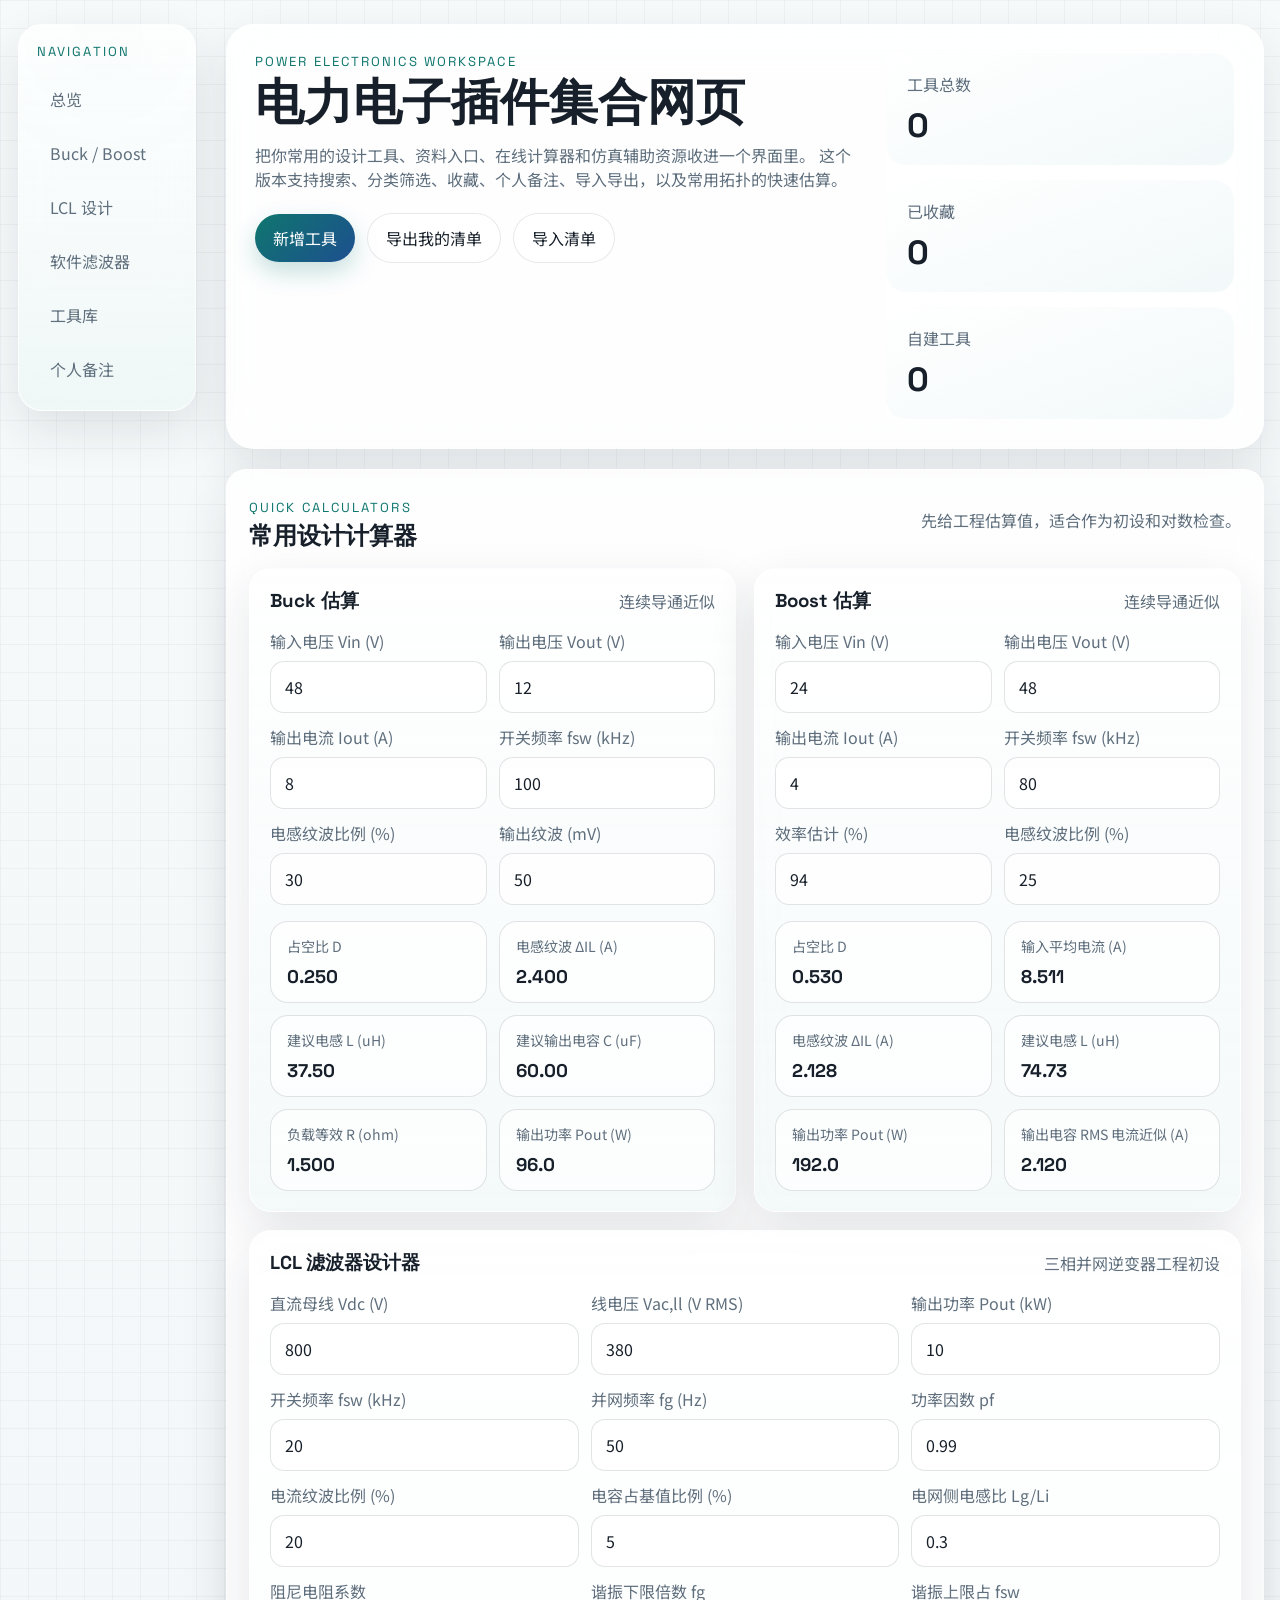
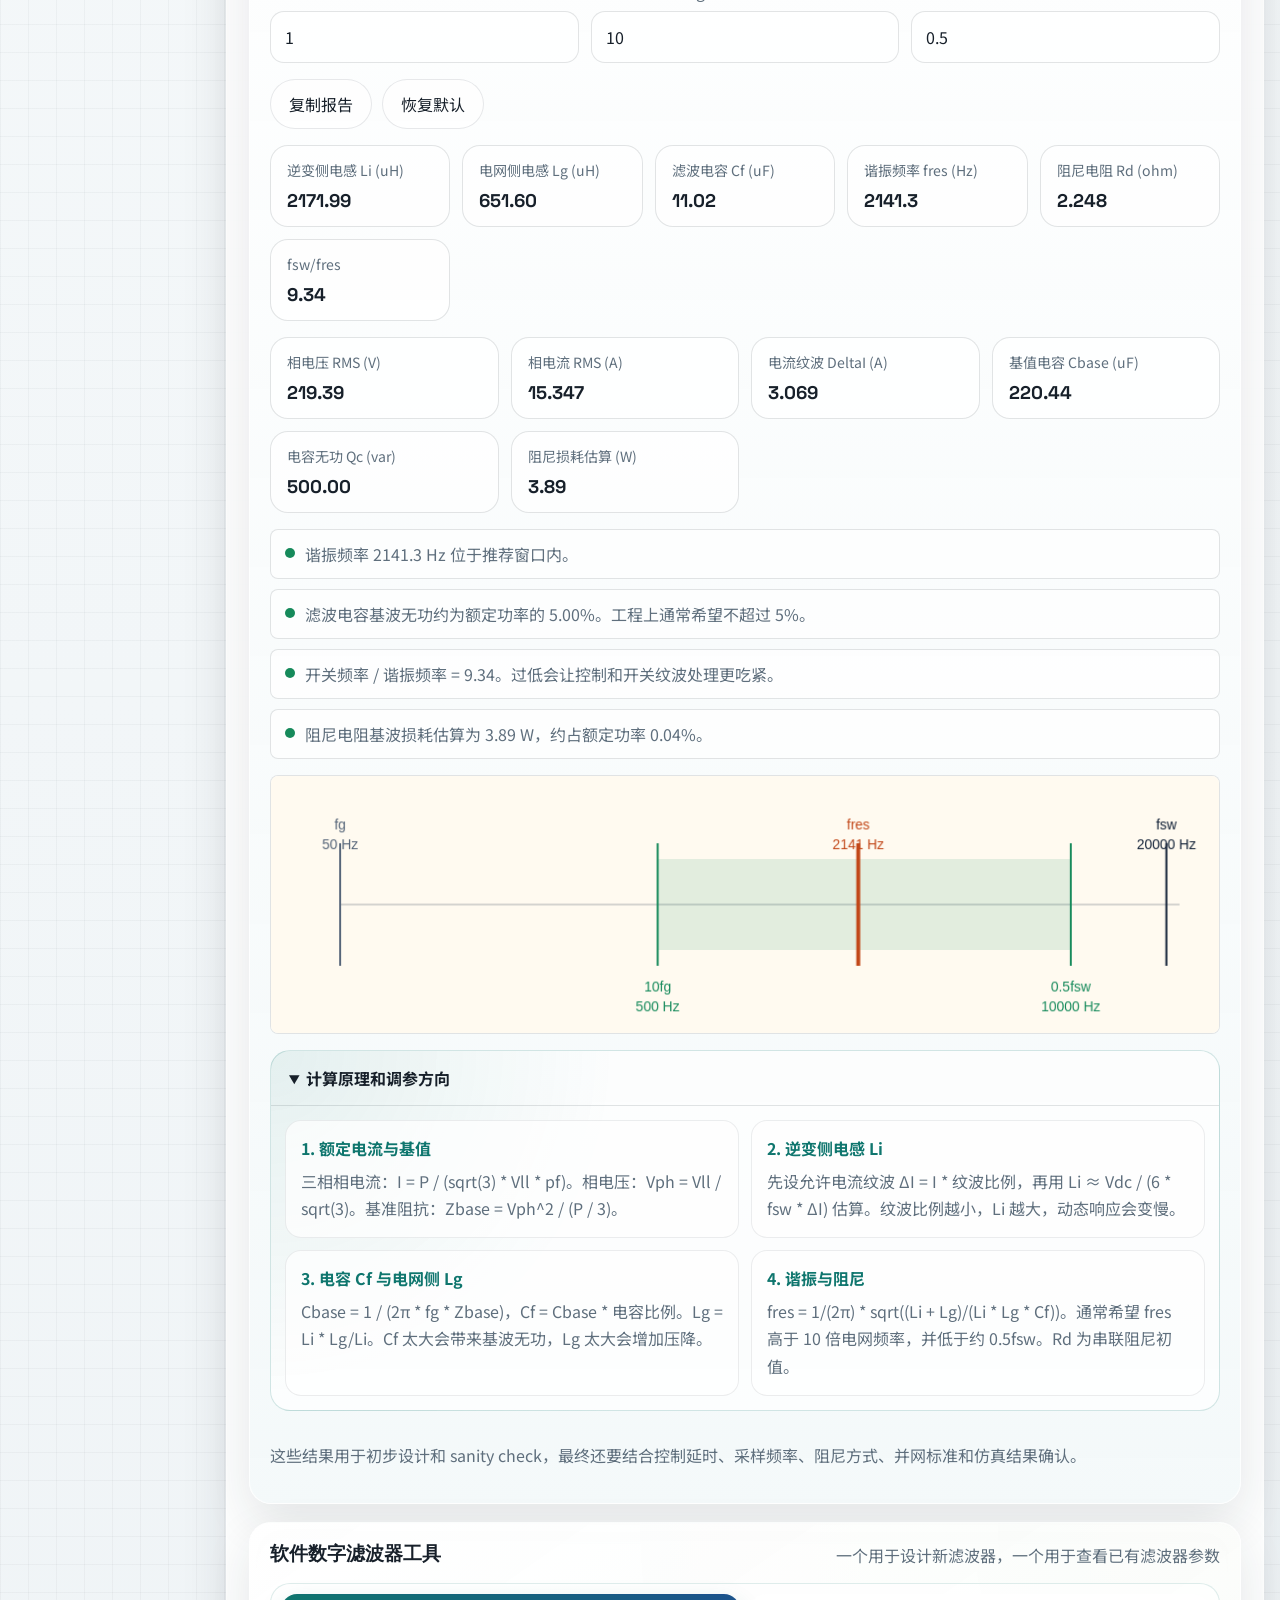
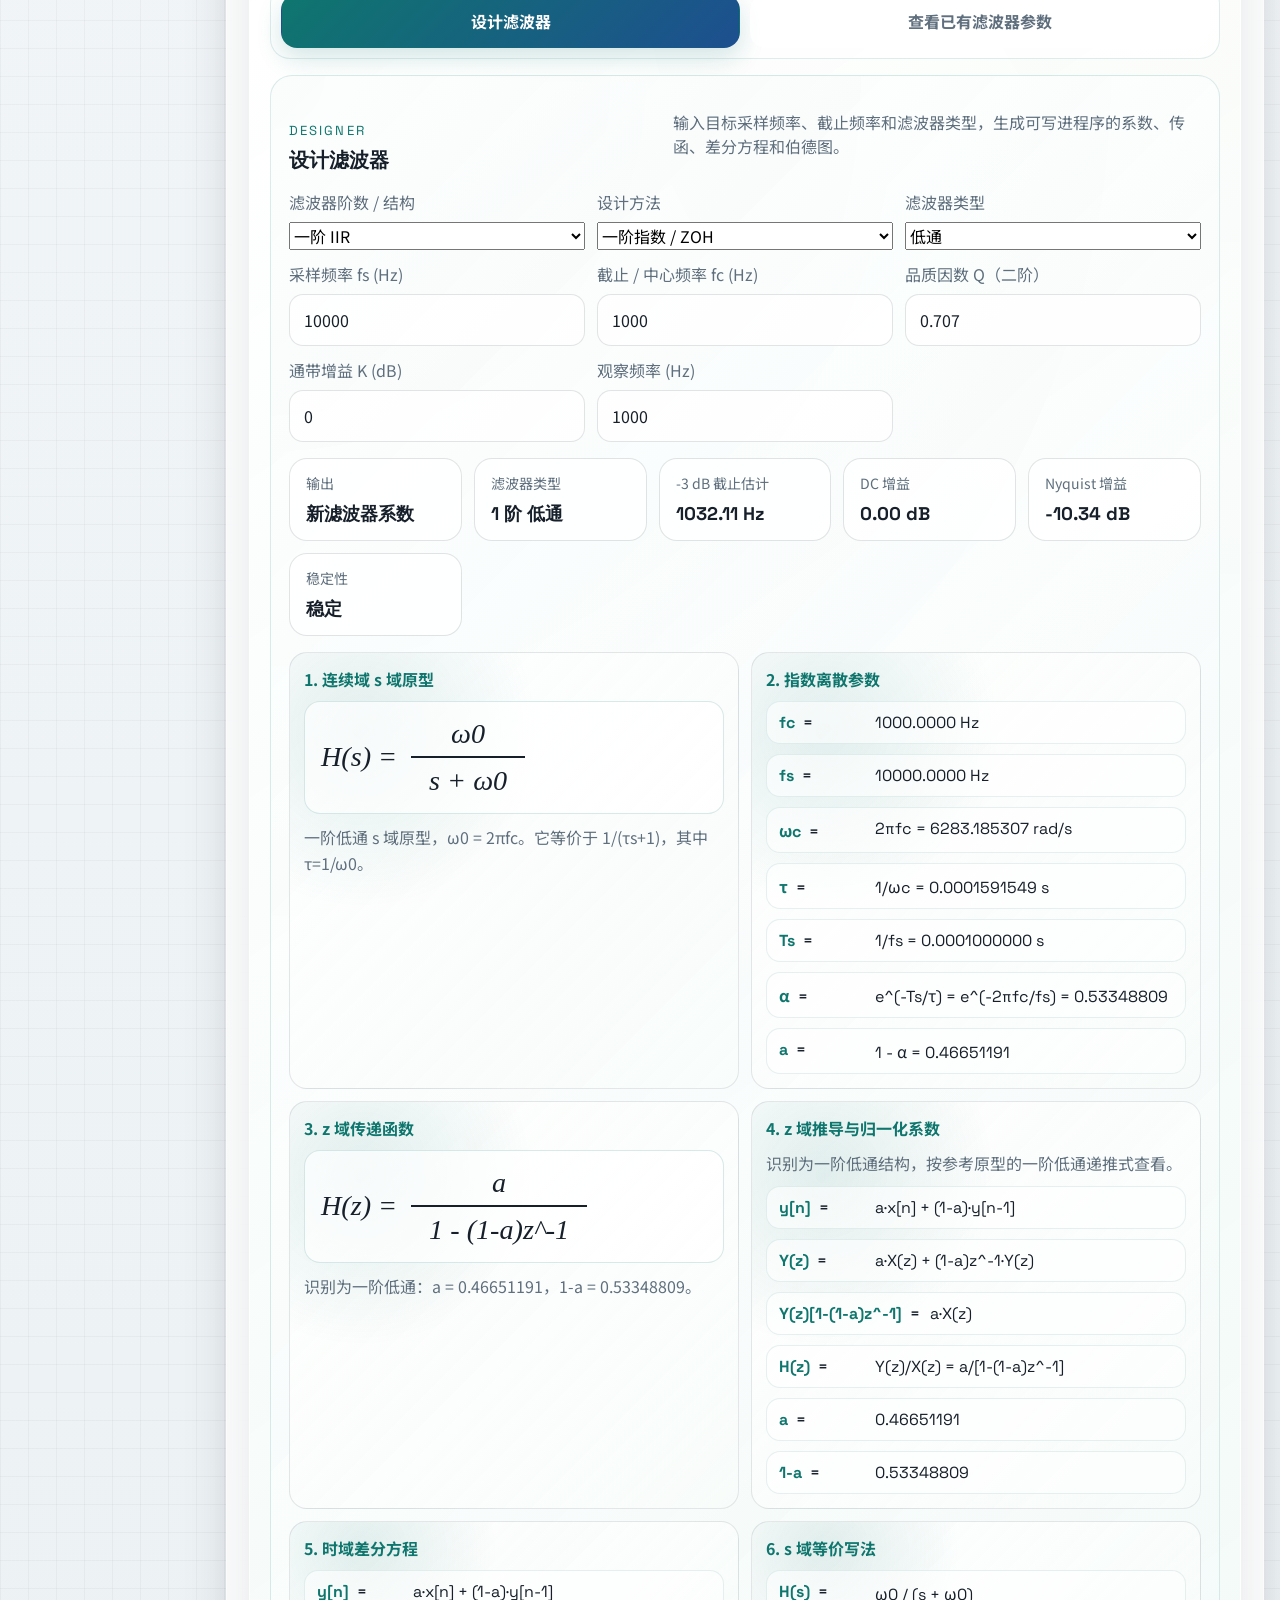
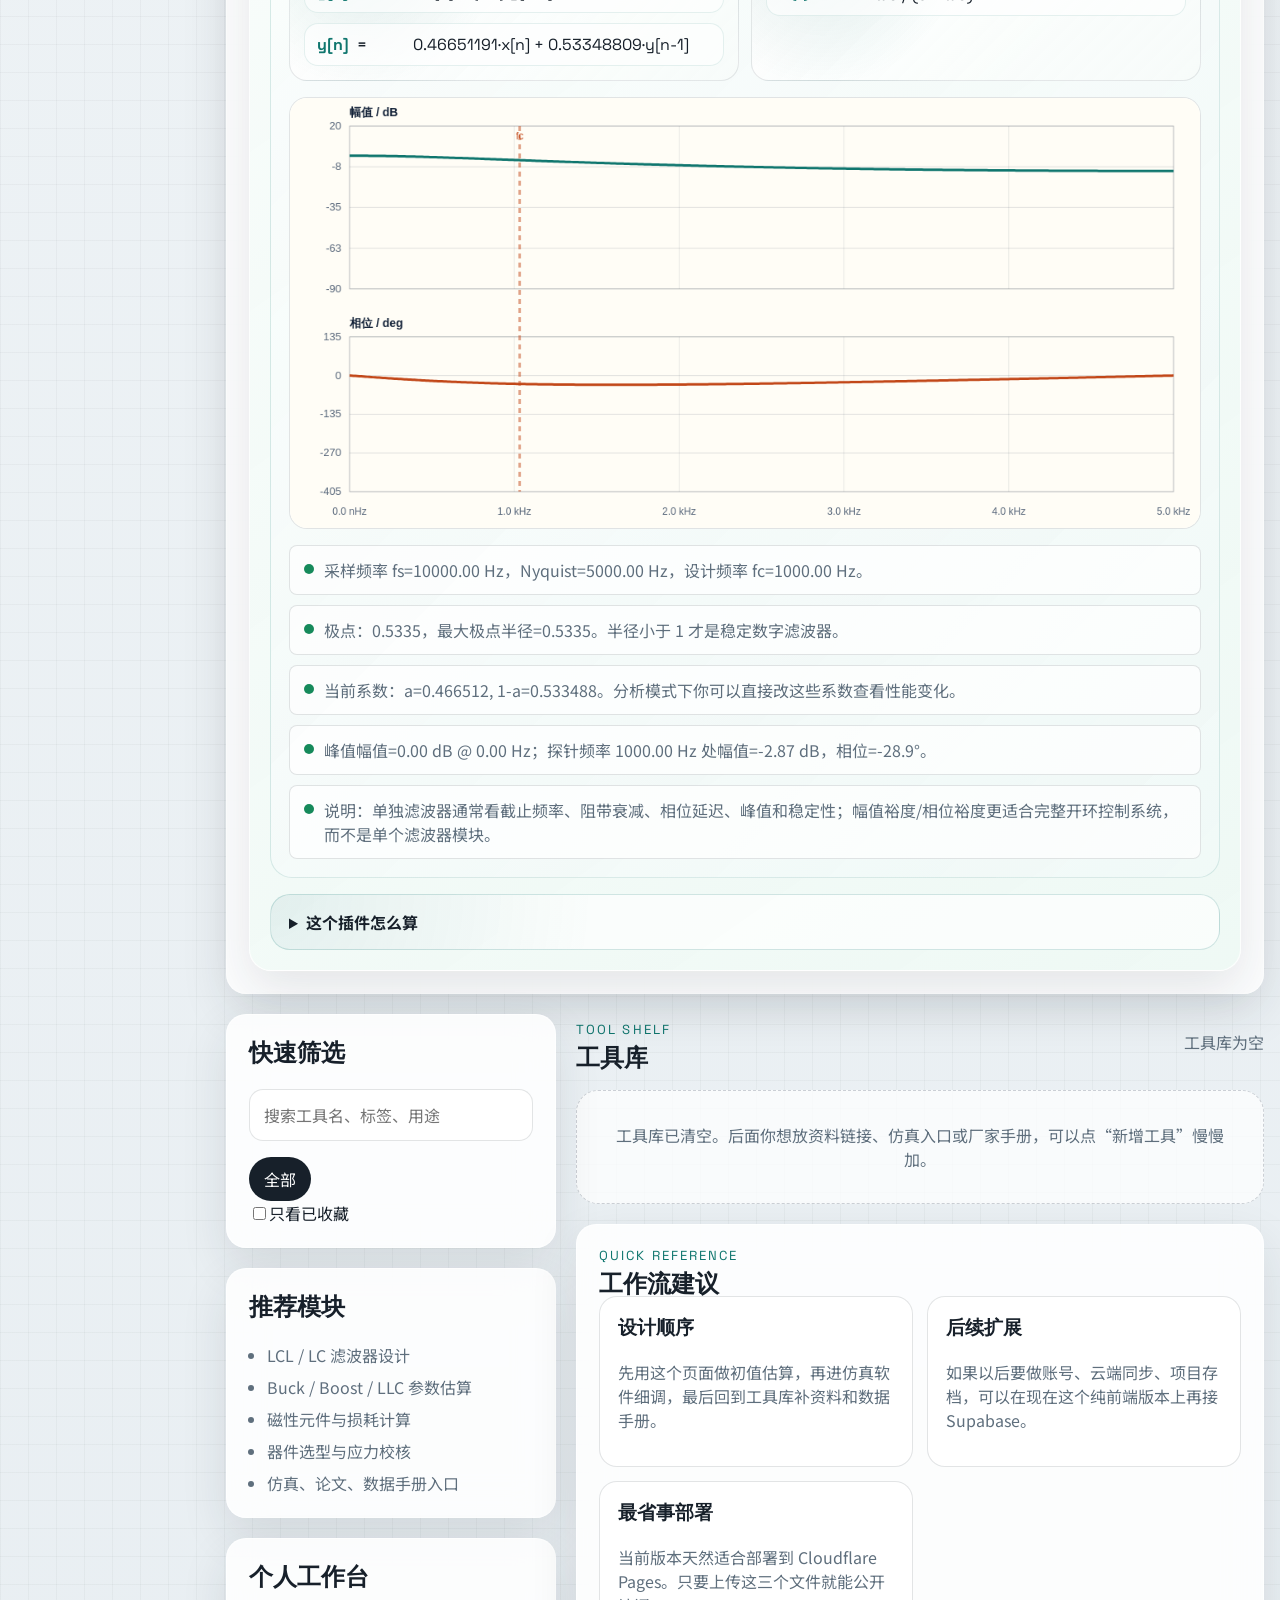
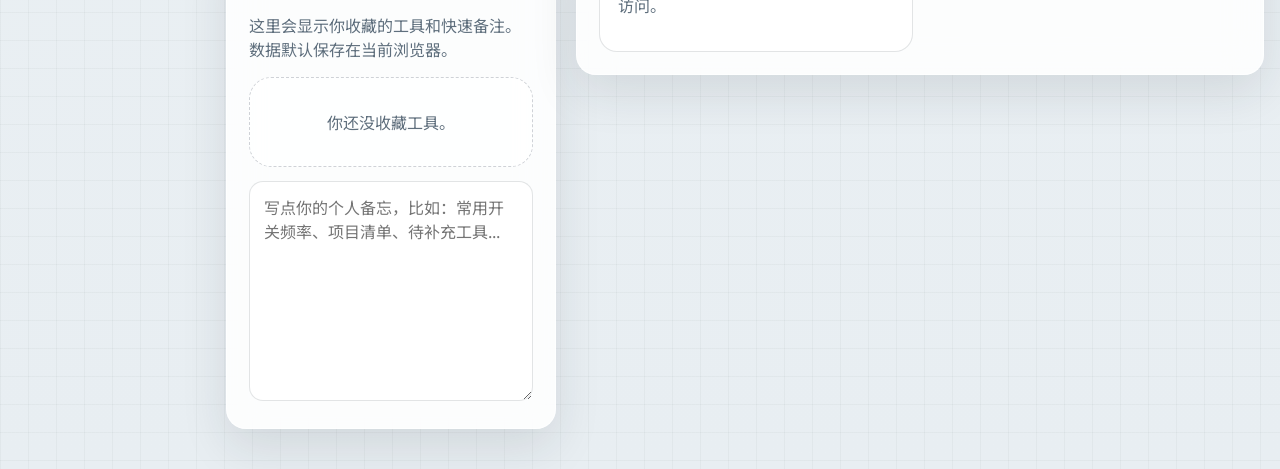
==== index.html @ 0db21ab2 "Show alpha inputs for one pole lowpass" ====
﻿<!DOCTYPE html>
<html lang="zh-CN">
<head>
  <meta charset="UTF-8">
  <meta name="viewport" content="width=device-width, initial-scale=1.0">
  <title>Power Electronics Toolkit</title>
  <meta name="description" content="电力电子个人插件集合网页，支持工具分类、搜索、收藏、备注、导入导出，以及 Buck/Boost/LCL 常用计算器。">
  <link rel="preconnect" href="https://fonts.googleapis.com">
  <link rel="preconnect" href="https://fonts.gstatic.com" crossorigin>
  <link href="https://fonts.googleapis.com/css2?family=Space+Grotesk:wght@400;500;700&family=Noto+Sans+SC:wght@400;500;700&display=swap" rel="stylesheet">
  <link rel="stylesheet" href="./styles.css">
</head>
<body>
  <div class="page-shell">
    <nav class="side-nav" aria-label="页面导航">
      <p class="eyebrow">Navigation</p>
      <a href="#overview">总览</a>
      <a href="#dc-calculators">Buck / Boost</a>
      <a href="#lcl-designer">LCL 设计</a>
      <a href="#filter-designer">软件滤波器</a>
      <a href="#tool-library">工具库</a>
      <a href="#notes">个人备注</a>
    </nav>

    <header id="overview" class="hero">
      <div class="hero-copy">
        <p class="eyebrow">Power Electronics Workspace</p>
        <h1>电力电子插件集合网页</h1>
        <p class="hero-text">
          把你常用的设计工具、资料入口、在线计算器和仿真辅助资源收进一个界面里。
          这个版本支持搜索、分类筛选、收藏、个人备注、导入导出，以及常用拓扑的快速估算。
        </p>
        <div class="hero-actions">
          <button id="open-add-tool" class="primary-btn" type="button">新增工具</button>
          <button id="export-tools" class="ghost-btn" type="button">导出我的清单</button>
          <label class="ghost-btn file-label" for="import-tools">导入清单</label>
          <input id="import-tools" type="file" accept="application/json" hidden>
        </div>
      </div>
      <div class="hero-panel">
        <div class="metric-card"><span>工具总数</span><strong id="metric-total">0</strong></div>
        <div class="metric-card"><span>已收藏</span><strong id="metric-favorites">0</strong></div>
        <div class="metric-card"><span>自建工具</span><strong id="metric-custom">0</strong></div>
      </div>
    </header>

    <section id="dc-calculators" class="panel calculator-hub">
      <div class="section-heading">
        <div>
          <p class="eyebrow">Quick Calculators</p>
          <h2>常用设计计算器</h2>
        </div>
        <p class="results-summary">先给工程估算值，适合作为初设和对数检查。</p>
      </div>

      <div class="calculator-grid">
        <article class="calculator-card">
          <div class="calculator-head"><h3>Buck 估算</h3><span>连续导通近似</span></div>
          <div class="form-grid">
            <label>输入电压 Vin (V)<input id="buck-vin" type="number" value="48" step="0.1"></label>
            <label>输出电压 Vout (V)<input id="buck-vout" type="number" value="12" step="0.1"></label>
            <label>输出电流 Iout (A)<input id="buck-iout" type="number" value="8" step="0.1"></label>
            <label>开关频率 fsw (kHz)<input id="buck-fsw" type="number" value="100" step="1"></label>
            <label>电感纹波比例 (%)<input id="buck-ripple-current" type="number" value="30" step="1"></label>
            <label>输出纹波 (mV)<input id="buck-ripple-voltage" type="number" value="50" step="1"></label>
          </div>
          <div id="buck-results" class="result-grid"></div>
        </article>

        <article class="calculator-card">
          <div class="calculator-head"><h3>Boost 估算</h3><span>连续导通近似</span></div>
          <div class="form-grid">
            <label>输入电压 Vin (V)<input id="boost-vin" type="number" value="24" step="0.1"></label>
            <label>输出电压 Vout (V)<input id="boost-vout" type="number" value="48" step="0.1"></label>
            <label>输出电流 Iout (A)<input id="boost-iout" type="number" value="4" step="0.1"></label>
            <label>开关频率 fsw (kHz)<input id="boost-fsw" type="number" value="80" step="1"></label>
            <label>效率估计 (%)<input id="boost-efficiency" type="number" value="94" step="1"></label>
            <label>电感纹波比例 (%)<input id="boost-ripple-current" type="number" value="25" step="1"></label>
          </div>
          <div id="boost-results" class="result-grid"></div>
        </article>
        <article id="lcl-designer" class="calculator-card wide lcl-designer">
          <div class="calculator-head">
            <h3>LCL 滤波器设计器</h3>
            <span>三相并网逆变器工程初设</span>
          </div>
          <div class="form-grid three-up">
            <label>直流母线 Vdc (V)<input class="lcl-enhanced-input" id="lcl-vdc" type="number" value="800" step="1"></label>
            <label>线电压 Vac,ll (V RMS)<input class="lcl-enhanced-input" id="lcl-vll" type="number" value="380" step="1"></label>
            <label>输出功率 Pout (kW)<input class="lcl-enhanced-input" id="lcl-power" type="number" value="10" step="0.1"></label>
            <label>开关频率 fsw (kHz)<input class="lcl-enhanced-input" id="lcl-fsw" type="number" value="20" step="1"></label>
            <label>并网频率 fg (Hz)<input class="lcl-enhanced-input" id="lcl-grid-frequency" type="number" value="50" step="1"></label>
            <label>功率因数 pf<input class="lcl-enhanced-input" id="lcl-pf" type="number" value="0.99" step="0.01" min="0.1" max="1"></label>
            <label>电流纹波比例 (%)<input class="lcl-enhanced-input" id="lcl-ripple-current" type="number" value="20" step="1"></label>
            <label>电容占基值比例 (%)<input class="lcl-enhanced-input" id="lcl-cap-ratio" type="number" value="5" step="0.5"></label>
            <label>电网侧电感比 Lg/Li<input class="lcl-enhanced-input" id="lcl-grid-ratio" type="number" value="0.3" step="0.05"></label>
            <label>阻尼电阻系数<input class="lcl-enhanced-input" id="lcl-damping-factor" type="number" value="1" step="0.1"></label>
            <label>谐振下限倍数 fg<input class="lcl-enhanced-input" id="lcl-min-resonance-multiple" type="number" value="10" step="1"></label>
            <label>谐振上限占 fsw<input class="lcl-enhanced-input" id="lcl-max-resonance-ratio" type="number" value="0.5" step="0.05"></label>
          </div>
          <div class="lcl-toolbar">
            <button id="lcl-copy-report" class="ghost-btn" type="button">复制报告</button>
            <button id="lcl-reset" class="ghost-btn" type="button">恢复默认</button>
          </div>
          <div id="lcl-results" class="result-grid"></div>
          <div id="lcl-secondary-results" class="result-grid compact-results"></div>
          <div id="lcl-checks" class="check-list"></div>
          <canvas id="lcl-chart" class="lcl-chart" width="960" height="260"></canvas>
          <details class="theory-box" open>
            <summary>计算原理和调参方向</summary>
            <div class="theory-grid">
              <article>
                <h4>1. 额定电流与基值</h4>
                <p>三相相电流：I = P / (sqrt(3) * Vll * pf)。相电压：Vph = Vll / sqrt(3)。基准阻抗：Zbase = Vph^2 / (P / 3)。</p>
              </article>
              <article>
                <h4>2. 逆变侧电感 Li</h4>
                <p>先设允许电流纹波 ΔI = I * 纹波比例，再用 Li ≈ Vdc / (6 * fsw * ΔI) 估算。纹波比例越小，Li 越大，动态响应会变慢。</p>
              </article>
              <article>
                <h4>3. 电容 Cf 与电网侧 Lg</h4>
                <p>Cbase = 1 / (2π * fg * Zbase)，Cf = Cbase * 电容比例。Lg = Li * Lg/Li。Cf 太大会带来基波无功，Lg 太大会增加压降。</p>
              </article>
              <article>
                <h4>4. 谐振与阻尼</h4>
                <p>fres = 1/(2π) * sqrt((Li + Lg)/(Li * Lg * Cf))。通常希望 fres 高于 10 倍电网频率，并低于约 0.5fsw。Rd 为串联阻尼初值。</p>
              </article>
            </div>
          </details>
          <p class="panel-note">这些结果用于初步设计和 sanity check，最终还要结合控制延时、采样频率、阻尼方式、并网标准和仿真结果确认。</p>
        </article>

        <article id="filter-designer" class="calculator-card wide filter-designer">
          <div class="calculator-head">
            <h3>软件数字滤波器工具</h3>
            <span>一个用于设计新滤波器，一个用于查看已有滤波器参数</span>
          </div>
          <div class="filter-tool-switch" role="tablist" aria-label="滤波器工具选择">
            <button id="show-filter-design" class="filter-tool-tab active" type="button" aria-controls="filter-design-tool" aria-selected="true">设计滤波器</button>
            <button id="show-filter-analyze" class="filter-tool-tab" type="button" aria-controls="filter-analyze-tool" aria-selected="false">查看已有滤波器参数</button>
          </div>
          <div class="filter-workbench">
            <section id="filter-design-tool" class="filter-subtool">
              <div class="subtool-head">
                <div>
                  <p class="eyebrow">Designer</p>
                  <h4>设计滤波器</h4>
                </div>
                <p class="panel-note">输入目标采样频率、截止频率和滤波器类型，生成可写进程序的系数、传函、差分方程和伯德图。</p>
              </div>
              <div class="form-grid three-up">
                <label>滤波器阶数 / 结构
                  <select id="filter-design-order">
                    <option value="1">一阶 IIR</option>
                    <option value="2">二阶 Biquad</option>
                  </select>
                </label>
                <label>设计方法
                  <select id="filter-design-method">
                    <option value="matched">一阶指数 / ZOH</option>
                    <option value="tustin">Tustin 双线性变换</option>
                  </select>
                </label>
                <label>滤波器类型
                  <select id="filter-design-type">
                    <option value="lowpass">低通</option>
                    <option value="highpass">高通</option>
                    <option value="bandpass">带通（二阶）</option>
                    <option value="notch">陷波（二阶）</option>
                  </select>
                </label>
                <label>采样频率 fs (Hz)<input id="filter-design-sample-rate" type="number" value="10000" step="1"></label>
                <label>截止 / 中心频率 fc (Hz)<input id="filter-design-frequency" type="number" value="1000" step="1"></label>
                <label>品质因数 Q（二阶）<input id="filter-design-q" type="number" value="0.707" step="0.01"></label>
                <label>通带增益 K (dB)<input id="filter-design-gain-db" type="number" value="0" step="0.5"></label>
                <label>观察频率 (Hz)<input id="filter-design-probe-frequency" type="number" value="1000" step="1"></label>
              </div>
              <div id="filter-design-results" class="result-grid"></div>
              <div id="filter-design-derivation" class="derivation-panel"></div>
              <canvas id="filter-design-bode-chart" class="bode-chart" width="1100" height="520"></canvas>
              <div id="filter-design-checks" class="check-list"></div>
            </section>

            <section id="filter-analyze-tool" class="filter-subtool hidden">
              <div class="subtool-head">
                <div>
                  <p class="eyebrow">Inspector</p>
                  <h4>查看已有滤波器参数</h4>
                </div>
                <p class="panel-note">把 MCU/DSP 代码里的系数填进来，工具会查看它对应的传函、稳定性、截止点、幅相和极点。</p>
              </div>
              <div class="form-grid three-up">
                <label>已有滤波器结构
                  <select id="filter-analyze-order">
                    <option value="1">一阶 IIR</option>
                    <option value="2" selected>二阶 Biquad</option>
                  </select>
                </label>
                <label>估计类型
                  <select id="filter-analyze-type">
                    <option value="lowpass">低通 / 默认</option>
                    <option value="highpass">高通</option>
                    <option value="bandpass">带通</option>
                    <option value="notch">陷波</option>
                  </select>
                </label>
                <label>采样频率 fs (Hz)<input id="filter-analyze-sample-rate" type="number" value="10000" step="1"></label>
                <label>探针频率 (Hz)<input id="filter-analyze-probe-frequency" type="number" value="1000" step="1"></label>
              </div>
              <div class="coefficient-panel">
                <p id="filter-analyze-equation-note" class="panel-note">查看模式不设计新系数，只按你输入的 z 域系数分析已有滤波器。</p>
                <div class="form-grid three-up">
                  <label><span id="filter-analyze-b0-label">b0</span><input id="filter-analyze-b0" type="number" value="0.06745228" step="0.000001"></label>
                  <label id="filter-analyze-b1-wrap"><span id="filter-analyze-b1-label">b1</span><input id="filter-analyze-b1" type="number" value="0.13490457" step="0.000001"></label>
                  <label class="analyze-second-order-coeff">b2<input id="filter-analyze-b2" type="number" value="0.06745228" step="0.000001"></label>
                  <label><span id="filter-analyze-a1-label">a1 / 反馈项</span><input id="filter-analyze-a1" type="number" value="-1.14292982" step="0.000001"></label>
                  <label class="analyze-second-order-coeff">a2<input id="filter-analyze-a2" type="number" value="0.41273895" step="0.000001"></label>
                </div>
              </div>
              <div id="filter-analyze-results" class="result-grid"></div>
              <div id="filter-analyze-derivation" class="derivation-panel"></div>
              <canvas id="filter-analyze-bode-chart" class="bode-chart" width="1100" height="520"></canvas>
              <div id="filter-analyze-checks" class="check-list"></div>
            </section>
          </div>
          <details class="theory-box">
            <summary>这个插件怎么算</summary>
            <div class="theory-grid">
              <article>
                <h4>设计滤波器</h4>
                <p>一阶低通先按 s 域原型 H(s)=1/(τs+1) 理解，其中 τ=1/ωc；看频响时再代入 s=jω。指数离散后得到 y[n]=a*x[n]+(1-a)*y[n-1]，其中 a=1-exp(-2πfc/fs)。也可以切换到 Tustin 双线性变换。</p>
              </article>
              <article>
                <h4>查看已有滤波器</h4>
                <p>一阶系数按 H(z)=(b0+b1z^-1)/(1-a1z^-1) 分析；二阶系数按 H(z)=B(z)/(1+a1z^-1+a2z^-2) 分析。工具会计算幅频、相频、-3 dB 截止点、峰值、探针频率幅相和稳定性。</p>
              </article>
              <article>
                <h4>为什么不是裕度优先</h4>
                <p>单独的数字滤波器通常更关心截止频率、通带增益、阻带衰减、相位延迟和极点稳定性。幅值裕度/相位裕度更适合完整开环控制系统。</p>
              </article>
              <article>
                <h4>使用边界</h4>
                <p>fc 必须小于 fs/2。真实 MCU/DSP 里还要考虑定点量化、溢出、执行周期、ADC 噪声和实际采样抖动。</p>
              </article>
            </div>
          </details>
        </article>
      </div>
    </section>

    <main class="layout-grid">
      <aside class="sidebar">
        <section class="panel">
          <h2>快速筛选</h2>
          <div class="search-box"><input id="search-input" type="search" placeholder="搜索工具名、标签、用途"></div>
          <div id="category-filters" class="filter-group"></div>
          <div class="toggle-line"><label><input id="favorites-only" type="checkbox">只看已收藏</label></div>
        </section>

        <section class="panel">
          <h2>推荐模块</h2>
          <ul class="mini-list">
            <li>LCL / LC 滤波器设计</li>
            <li>Buck / Boost / LLC 参数估算</li>
            <li>磁性元件与损耗计算</li>
            <li>器件选型与应力校核</li>
            <li>仿真、论文、数据手册入口</li>
          </ul>
        </section>

        <section id="notes" class="panel sticky-panel">
          <h2>个人工作台</h2>
          <p class="panel-note">这里会显示你收藏的工具和快速备注。数据默认保存在当前浏览器。</p>
          <div id="favorites-board" class="favorites-board"></div>
          <textarea id="global-notes" rows="8" placeholder="写点你的个人备忘，比如：常用开关频率、项目清单、待补充工具... "></textarea>
        </section>
      </aside>

      <section id="tool-library" class="content-area">
        <div class="section-heading">
          <div>
            <p class="eyebrow">Tool Shelf</p>
            <h2>工具库</h2>
          </div>
          <p id="results-summary" class="results-summary"></p>
        </div>

        <div id="tool-grid" class="tool-grid"></div>

        <section class="panel formula-panel">
          <div class="section-heading compact">
            <div>
              <p class="eyebrow">Quick Reference</p>
              <h2>工作流建议</h2>
            </div>
          </div>
          <div class="reference-grid">
            <article><h3>设计顺序</h3><p>先用这个页面做初值估算，再进仿真软件细调，最后回到工具库补资料和数据手册。</p></article>
            <article><h3>后续扩展</h3><p>如果以后要做账号、云端同步、项目存档，可以在现在这个纯前端版本上再接 Supabase。</p></article>
            <article><h3>最省事部署</h3><p>当前版本天然适合部署到 Cloudflare Pages。只要上传这三个文件就能公开访问。</p></article>
          </div>
        </section>
      </section>
    </main>
  </div>

  <dialog id="tool-dialog" class="tool-dialog">
    <form id="tool-form" class="tool-form" method="dialog">
      <div class="dialog-header">
        <div><p class="eyebrow">Custom Tool</p><h2>新增个人工具</h2></div>
        <button id="close-dialog" class="icon-btn" type="button" aria-label="关闭">×</button>
      </div>
      <label>工具名称<input name="title" type="text" required placeholder="例如：LCL滤波器设计"></label>
      <label>链接地址<input name="url" type="url" required placeholder="https://"></label>
      <label>分类<select name="category" required><option value="滤波器">滤波器</option><option value="拓扑设计">拓扑设计</option><option value="磁性器件">磁性器件</option><option value="器件选型">器件选型</option><option value="仿真资料">仿真资料</option><option value="论文手册">论文手册</option><option value="通用工具">通用工具</option></select></label>
      <label>标签<input name="tags" type="text" placeholder="用逗号分隔，例如：LCL, 并网, 谐振"></label>
      <label>简介<textarea name="description" rows="4" placeholder="写一下这个工具是干什么的"></textarea></label>
      <div class="dialog-actions"><button class="ghost-btn" type="button" id="cancel-dialog">取消</button><button class="primary-btn" type="submit">保存工具</button></div>
    </form>
  </dialog>

  <template id="tool-card-template">
    <article class="tool-card">
      <div class="card-top"><span class="card-category"></span><button class="favorite-btn" type="button" aria-label="收藏工具">☆</button></div>
      <h3 class="card-title"></h3>
      <p class="card-description"></p>
      <div class="tag-row"></div>
      <textarea class="card-note" rows="3" placeholder="写点你的使用备注"></textarea>
      <div class="card-actions"><a class="primary-link" target="_blank" rel="noreferrer">打开工具</a><button class="delete-btn" type="button">删除</button></div>
    </article>
  </template>

  <script src="./app.js"></script>
</body>
</html>
---- styles.css ----
﻿:root {
  --bg: #eef2f5;
  --paper: rgba(255, 255, 255, 0.86);
  --paper-strong: #ffffff;
  --ink: #17202a;
  --muted: #5f6f7d;
  --accent: #0f766e;
  --accent-soft: #d9f0ed;
  --line: rgba(23, 32, 42, 0.12);
  --shadow: 0 18px 48px rgba(23, 32, 42, 0.11);
  --radius-xl: 28px;
  --radius-lg: 20px;
  --radius-md: 14px;
}

* { box-sizing: border-box; }
body {
  margin: 0;
  min-height: 100vh;
  font-family: "Noto Sans SC", sans-serif;
  color: var(--ink);
  background:
    linear-gradient(rgba(23, 32, 42, 0.035) 1px, transparent 1px),
    linear-gradient(90deg, rgba(23, 32, 42, 0.035) 1px, transparent 1px),
    linear-gradient(180deg, #f7fafb 0%, #e8eef2 100%);
  background-size: 28px 28px, 28px 28px, auto;
}
button, input, textarea, select { font: inherit; }
a { color: inherit; text-decoration: none; }
.page-shell { width: min(1380px, calc(100% - 32px)); margin: 24px auto 40px; padding-left: 210px; }
.side-nav {
  position: fixed;
  left: max(18px, calc((100vw - 1380px) / 2));
  top: 24px;
  z-index: 20;
  display: grid;
  gap: 8px;
  width: 178px;
  padding: 18px;
  border-radius: 24px;
  background:
    linear-gradient(180deg, rgba(255,255,255,.9), rgba(237,247,246,.78)),
    radial-gradient(circle at top, rgba(15,118,110,.13), transparent 38%);
  border: 1px solid rgba(255,255,255,.72);
  box-shadow: var(--shadow);
  backdrop-filter: blur(18px);
}
.side-nav a {
  padding: 10px 12px;
  border-radius: 14px;
  color: var(--muted);
  border: 1px solid transparent;
}
.side-nav a:hover {
  color: var(--ink);
  background: rgba(255,255,255,.82);
  border-color: var(--line);
  transform: translateX(2px);
}
.hero, .panel, .tool-card, .tool-dialog::backdrop, .hero-panel, .metric-card, .calculator-card { backdrop-filter: blur(18px); }
.hero {
  display: grid;
  grid-template-columns: 1.4fr 0.8fr;
  gap: 20px;
  padding: 28px;
  background: var(--paper);
  border: 1px solid rgba(255,255,255,.6);
  border-radius: var(--radius-xl);
  box-shadow: var(--shadow);
}
.eyebrow {
  margin: 0 0 8px;
  font-family: "Space Grotesk", sans-serif;
  font-size: .82rem;
  letter-spacing: .16em;
  text-transform: uppercase;
  color: var(--accent);
}
.hero h1, .section-heading h2, .dialog-header h2, .calculator-head h3 {
  margin: 0;
  font-family: "Space Grotesk", sans-serif;
  line-height: 1;
}
.hero h1 { font-size: clamp(2.2rem, 3.8vw, 4.6rem); }
.hero-text, .panel-note, .card-description, .reference-grid p, .results-summary, .calculator-head span { color: var(--muted); }
.hero-actions, .card-actions, .dialog-actions, .toggle-line, .card-top, .calculator-head {
  display: flex;
  align-items: center;
  gap: 12px;
}
.hero-actions { flex-wrap: wrap; margin-top: 22px; }
.primary-btn, .ghost-btn, .primary-link, .delete-btn, .favorite-btn, .icon-btn {
  border: 0;
  border-radius: 999px;
  cursor: pointer;
  transition: transform 160ms ease, box-shadow 160ms ease, background 160ms ease;
}
.primary-btn, .primary-link {
  background: linear-gradient(135deg, #0f766e 0%, #1d4f8f 100%);
  color: #fff;
  box-shadow: 0 10px 25px rgba(15, 118, 110, .24);
}
.primary-btn, .ghost-btn, .file-label, .primary-link, .delete-btn { padding: 12px 18px; }
.ghost-btn, .delete-btn, .favorite-btn, .icon-btn {
  background: rgba(255,255,255,.66);
  color: var(--ink);
  border: 1px solid rgba(19,34,56,.1);
}
.primary-btn:hover, .ghost-btn:hover, .primary-link:hover, .delete-btn:hover, .favorite-btn:hover, .icon-btn:hover { transform: translateY(-2px); }
.hero-panel { display: grid; gap: 14px; }
.metric-card {
  padding: 18px 20px;
  background: linear-gradient(160deg, rgba(255,255,255,.94), rgba(239,247,248,.82));
  border-radius: var(--radius-lg);
  border: 1px solid rgba(255,255,255,.65);
}
.metric-card span { display: block; color: var(--muted); margin-bottom: 8px; }
.metric-card strong { font-family: "Space Grotesk", sans-serif; font-size: 2.1rem; }
.calculator-hub { margin-top: 20px; }
.calculator-grid {
  display: grid;
  grid-template-columns: repeat(2, minmax(0, 1fr));
  gap: 18px;
  margin-top: 20px;
}
.calculator-card {
  display: grid;
  gap: 16px;
  padding: 20px;
  border-radius: 22px;
  background: linear-gradient(180deg, rgba(255,255,255,.92), rgba(242,248,249,.84));
  border: 1px solid rgba(255,255,255,.76);
  box-shadow: var(--shadow);
}
.calculator-card.wide { grid-column: 1 / -1; }
.calculator-head { justify-content: space-between; flex-wrap: wrap; }
.form-grid {
  display: grid;
  grid-template-columns: repeat(2, minmax(0, 1fr));
  gap: 12px;
}
.form-grid.three-up { grid-template-columns: repeat(3, minmax(0, 1fr)); }
.form-grid label, .tool-form label { display: grid; gap: 8px; color: var(--muted); }
.form-grid input, .search-box input, .tool-form input, .tool-form textarea, .tool-form select, #global-notes, .card-note {
  width: 100%;
  border: 1px solid var(--line);
  border-radius: 14px;
  padding: 13px 14px;
  background: rgba(255,255,255,.82);
  color: var(--ink);
}
.result-grid {
  display: grid;
  grid-template-columns: repeat(auto-fit, minmax(160px, 1fr));
  gap: 12px;
}
.result-item {
  padding: 14px 16px;
  border-radius: 18px;
  background: rgba(255,255,255,.72);
  border: 1px solid var(--line);
}
.result-item span { display: block; margin-bottom: 8px; color: var(--muted); font-size: .88rem; }
.result-item strong { font-family: "Space Grotesk", sans-serif; font-size: 1.15rem; }
.layout-grid {
  display: grid;
  grid-template-columns: minmax(290px, 330px) minmax(0, 1fr);
  gap: 20px;
  margin-top: 20px;
}
.sidebar, .content-area { display: grid; gap: 20px; align-content: start; }
.panel {
  padding: 22px;
  background: var(--paper);
  border: 1px solid rgba(255,255,255,.65);
  border-radius: var(--radius-lg);
  box-shadow: var(--shadow);
}
.panel h2, .tool-card h3, .reference-grid h3 { margin-top: 0; font-family: "Space Grotesk", sans-serif; }
.filter-group { display: flex; flex-wrap: wrap; gap: 10px; margin-top: 16px; }
.filter-chip {
  padding: 9px 14px;
  border-radius: 999px;
  border: 1px solid var(--line);
  background: rgba(255,255,255,.72);
  cursor: pointer;
}
.filter-chip.active { background: var(--ink); color: #fff; }
.mini-list { margin: 0; padding-left: 18px; color: var(--muted); display: grid; gap: 8px; }
.sticky-panel { position: sticky; top: 18px; }
.favorites-board { display: grid; gap: 10px; margin-bottom: 14px; }
.favorite-pill {
  display: flex;
  align-items: center;
  justify-content: space-between;
  gap: 10px;
  padding: 10px 12px;
  border-radius: 14px;
  background: rgba(255,255,255,.68);
  border: 1px solid var(--line);
}
.section-heading { display: flex; align-items: end; justify-content: space-between; gap: 16px; }
.section-heading.compact { align-items: center; }
.tool-grid { display: grid; grid-template-columns: repeat(auto-fit, minmax(260px, 1fr)); gap: 18px; }
.tool-card {
  display: grid;
  gap: 14px;
  padding: 20px;
  border-radius: 22px;
  background: linear-gradient(180deg, rgba(255,255,255,.94), rgba(246,249,250,.86));
  border: 1px solid rgba(255,255,255,.76);
  box-shadow: var(--shadow);
}
.card-category {
  display: inline-flex;
  align-items: center;
  padding: 6px 10px;
  border-radius: 999px;
  background: rgba(19,34,56,.08);
  color: var(--ink);
  font-size: .86rem;
}
.favorite-btn { margin-left: auto; width: 40px; height: 40px; padding: 0; font-size: 1.1rem; }
.favorite-btn.active { background: #132238; color: #ffd694; }
.tag-row { display: flex; flex-wrap: wrap; gap: 8px; }
.tag-row span {
  padding: 5px 10px;
  border-radius: 999px;
  background: rgba(208, 126, 33, .12);
  color: #8a5316;
  font-size: .82rem;
}
.card-actions { justify-content: space-between; flex-wrap: wrap; }
.primary-link { display: inline-flex; align-items: center; }
.delete-btn.hidden { display: none; }
.hidden { display: none !important; }
.reference-grid { display: grid; grid-template-columns: repeat(auto-fit, minmax(220px, 1fr)); gap: 14px; }
.reference-grid article {
  padding: 18px;
  border-radius: 18px;
  background: rgba(255,255,255,.74);
  border: 1px solid var(--line);
}
.tool-dialog {
  width: min(560px, calc(100% - 24px));
  padding: 0;
  border: none;
  border-radius: 24px;
  background: rgba(255,255,255,.96);
  box-shadow: var(--shadow);
}
.tool-dialog::backdrop { background: rgba(16,29,47,.34); }
.tool-form { display: grid; gap: 14px; padding: 24px; }
.dialog-header { display: flex; justify-content: space-between; align-items: start; }
.icon-btn { width: 40px; height: 40px; font-size: 1.5rem; line-height: 1; }
.empty-state {
  padding: 32px;
  border-radius: 22px;
  background: rgba(255,255,255,.72);
  border: 1px dashed rgba(19,34,56,.2);
  text-align: center;
  color: var(--muted);
}
@media (max-width: 1120px) {
  .calculator-grid, .form-grid.three-up { grid-template-columns: 1fr; }
}
@media (max-width: 980px) {
  .hero, .layout-grid, .form-grid { grid-template-columns: 1fr; }
  .sticky-panel { position: static; }
}
@media (max-width: 640px) {
  .page-shell { width: min(100% - 20px, 1380px); margin-top: 10px; }
  .hero, .panel, .tool-card, .calculator-card { padding: 18px; }
  .section-heading, .hero-actions, .card-actions, .calculator-head { align-items: stretch; }
  .section-heading, .card-actions, .calculator-head { flex-direction: column; }
}

.lcl-toolbar {
  display: flex;
  flex-wrap: wrap;
  gap: 10px;
}

.mode-switch {
  display: flex;
  flex-wrap: wrap;
  gap: 10px;
  padding: 10px;
  border-radius: 18px;
  background: rgba(255,255,255,.58);
  border: 1px solid var(--line);
}

.mode-switch label {
  display: inline-flex;
  align-items: center;
  gap: 8px;
  padding: 10px 12px;
  border-radius: 999px;
  background: rgba(255,255,255,.72);
  color: var(--muted);
}

.coefficient-panel {
  display: grid;
  gap: 12px;
  padding: 14px;
  border-radius: 20px;
  background:
    linear-gradient(135deg, rgba(19,34,56,.05), rgba(15,118,110,.07)),
    rgba(255,255,255,.62);
  border: 1px solid rgba(15,118,110,.14);
}

.filter-tool-switch {
  display: grid;
  grid-template-columns: repeat(2, minmax(0, 1fr));
  gap: 10px;
  padding: 10px;
  border-radius: 20px;
  background: rgba(255,255,255,.58);
  border: 1px solid rgba(15,118,110,.13);
}

.filter-tool-tab {
  border: 1px solid transparent;
  border-radius: 16px;
  padding: 14px 16px;
  cursor: pointer;
  color: var(--muted);
  background: rgba(255,255,255,.68);
  font-weight: 700;
  transition: transform 160ms ease, background 160ms ease, border-color 160ms ease;
}

.filter-tool-tab:hover {
  transform: translateY(-1px);
  border-color: rgba(15,118,110,.18);
}

.filter-tool-tab.active {
  color: #fff;
  background: linear-gradient(135deg, #0f766e 0%, #1d4f8f 100%);
  box-shadow: 0 10px 24px rgba(15,118,110,.18);
}

.filter-workbench {
  display: grid;
  gap: 18px;
}

.filter-subtool {
  display: grid;
  gap: 16px;
  padding: 18px;
  border-radius: 22px;
  background:
    linear-gradient(135deg, rgba(255,255,255,.86), rgba(241,249,248,.74)),
    radial-gradient(circle at top left, rgba(15,118,110,.1), transparent 36%);
  border: 1px solid rgba(15,118,110,.14);
}

.subtool-head {
  display: grid;
  grid-template-columns: minmax(220px, 0.7fr) minmax(0, 1fr);
  gap: 14px;
  align-items: end;
}

.subtool-head h4 {
  margin: 0;
  font-family: "Space Grotesk", sans-serif;
  font-size: 1.25rem;
}

.derivation-panel {
  display: grid;
  grid-template-columns: repeat(2, minmax(0, 1fr));
  gap: 12px;
}

.derivation-panel article {
  padding: 14px;
  border-radius: 18px;
  background: rgba(255,255,255,.74);
  border: 1px solid rgba(19,34,56,.1);
}

.derivation-panel h4 {
  margin: 0 0 10px;
  color: var(--accent);
}

.derivation-panel pre {
  margin: 0;
  white-space: pre-wrap;
  word-break: break-word;
  color: var(--ink);
  font: 0.92rem/1.55 "Space Grotesk", "Noto Sans SC", sans-serif;
}

.formula-card {
  background:
    radial-gradient(circle at 16% 18%, rgba(15, 118, 110, .12), transparent 34%),
    linear-gradient(135deg, rgba(255,255,255,.9), rgba(248,252,250,.78)) !important;
}

.formula-display {
  display: flex;
  align-items: center;
  flex-wrap: wrap;
  gap: 14px;
  min-height: 88px;
  padding: 16px;
  border-radius: 16px;
  background: rgba(255,255,255,.72);
  border: 1px solid rgba(15,118,110,.16);
  font-family: "Times New Roman", "Noto Sans SC", serif;
  font-size: clamp(1.35rem, 2.2vw, 2rem);
  font-style: italic;
}

.formula-left {
  white-space: nowrap;
}

.formula-fraction {
  display: inline-grid;
  gap: 7px;
  min-width: 0;
  text-align: center;
  line-height: 1.12;
}

.formula-fraction span:first-child {
  padding: 0 18px 7px;
  border-bottom: 2px solid var(--ink);
  overflow-wrap: anywhere;
}

.formula-fraction span:last-child {
  padding: 0 18px;
  overflow-wrap: anywhere;
}

.formula-note {
  margin: 10px 0 0;
  color: var(--muted);
  line-height: 1.65;
}

.formula-list {
  display: grid;
  gap: 10px;
}

.formula-list-card .formula-note {
  margin: 0;
}

.formula-equation {
  display: grid;
  grid-template-columns: minmax(86px, max-content) minmax(0, 1fr);
  align-items: start;
  gap: 10px;
  padding: 10px 12px;
  border-radius: 14px;
  background: rgba(255,255,255,.62);
  border: 1px solid rgba(15,118,110,.1);
  font-family: "Space Grotesk", "Noto Sans SC", sans-serif;
}

.formula-equation-left {
  color: var(--accent);
  font-weight: 700;
  white-space: nowrap;
}

.formula-equation-left::after {
  content: " =";
  color: var(--ink);
  margin-left: 4px;
  font-weight: 500;
}

.formula-equation-right {
  min-width: 0;
  overflow-wrap: anywhere;
  color: var(--ink);
}

.compact-results {
  grid-template-columns: repeat(auto-fit, minmax(190px, 1fr));
}

.check-list {
  display: grid;
  gap: 10px;
}

.check-item {
  display: flex;
  align-items: flex-start;
  gap: 10px;
  padding: 12px 14px;
  border-radius: 8px;
  border: 1px solid var(--line);
  background: rgba(255, 255, 255, 0.72);
  color: var(--muted);
}

.check-item::before {
  content: "";
  width: 10px;
  height: 10px;
  flex: 0 0 10px;
  margin-top: 6px;
  border-radius: 50%;
  background: #6f7b8b;
}

.check-item.ok::before {
  background: #168a5b;
}

.check-item.warn::before {
  background: #d7921f;
}

.check-item.bad::before {
  background: #c73b28;
}

.lcl-chart {
  width: 100%;
  min-height: 220px;
  border-radius: 8px;
  border: 1px solid var(--line);
  background: rgba(255, 255, 255, 0.72);
}

.bode-chart {
  width: 100%;
  min-height: 360px;
  border-radius: 18px;
  border: 1px solid var(--line);
  background: rgba(255, 255, 255, .78);
}

.theory-box {
  border: 1px solid rgba(15, 118, 110, .18);
  border-radius: 20px;
  background:
    radial-gradient(circle at top left, rgba(15,118,110,.10), transparent 34%),
    rgba(255, 255, 255, .66);
  overflow: hidden;
}

.theory-box summary {
  cursor: pointer;
  padding: 15px 18px;
  color: var(--ink);
  font-weight: 700;
}

.theory-box[open] summary {
  border-bottom: 1px solid var(--line);
}

.theory-grid {
  display: grid;
  grid-template-columns: repeat(2, minmax(0, 1fr));
  gap: 12px;
  padding: 14px;
}

.theory-grid article {
  padding: 15px;
  border-radius: 16px;
  background: rgba(255, 255, 255, .72);
  border: 1px solid rgba(23, 32, 42, .08);
}

.theory-grid h4 {
  margin: 0 0 8px;
  color: var(--accent);
}

.theory-grid p {
  margin: 0;
  color: var(--muted);
  line-height: 1.7;
}

.filter-designer {
  background:
    linear-gradient(145deg, rgba(255,255,255,.94), rgba(236,248,243,.86)),
    radial-gradient(circle at top right, rgba(208,126,33,.12), transparent 28%);
}

@media (max-width: 760px) {
  .theory-grid { grid-template-columns: 1fr; }
  .derivation-panel { grid-template-columns: 1fr; }
}

@media (max-width: 1240px) {
  .page-shell { padding-left: 0; }
  .side-nav {
    position: sticky;
    top: 10px;
    width: 100%;
    grid-template-columns: repeat(3, minmax(0, 1fr));
    margin-bottom: 14px;
  }
  .side-nav .eyebrow { grid-column: 1 / -1; }
}

@media (max-width: 640px) {
  .side-nav { grid-template-columns: repeat(2, minmax(0, 1fr)); }
  .bode-chart { min-height: 300px; }
}
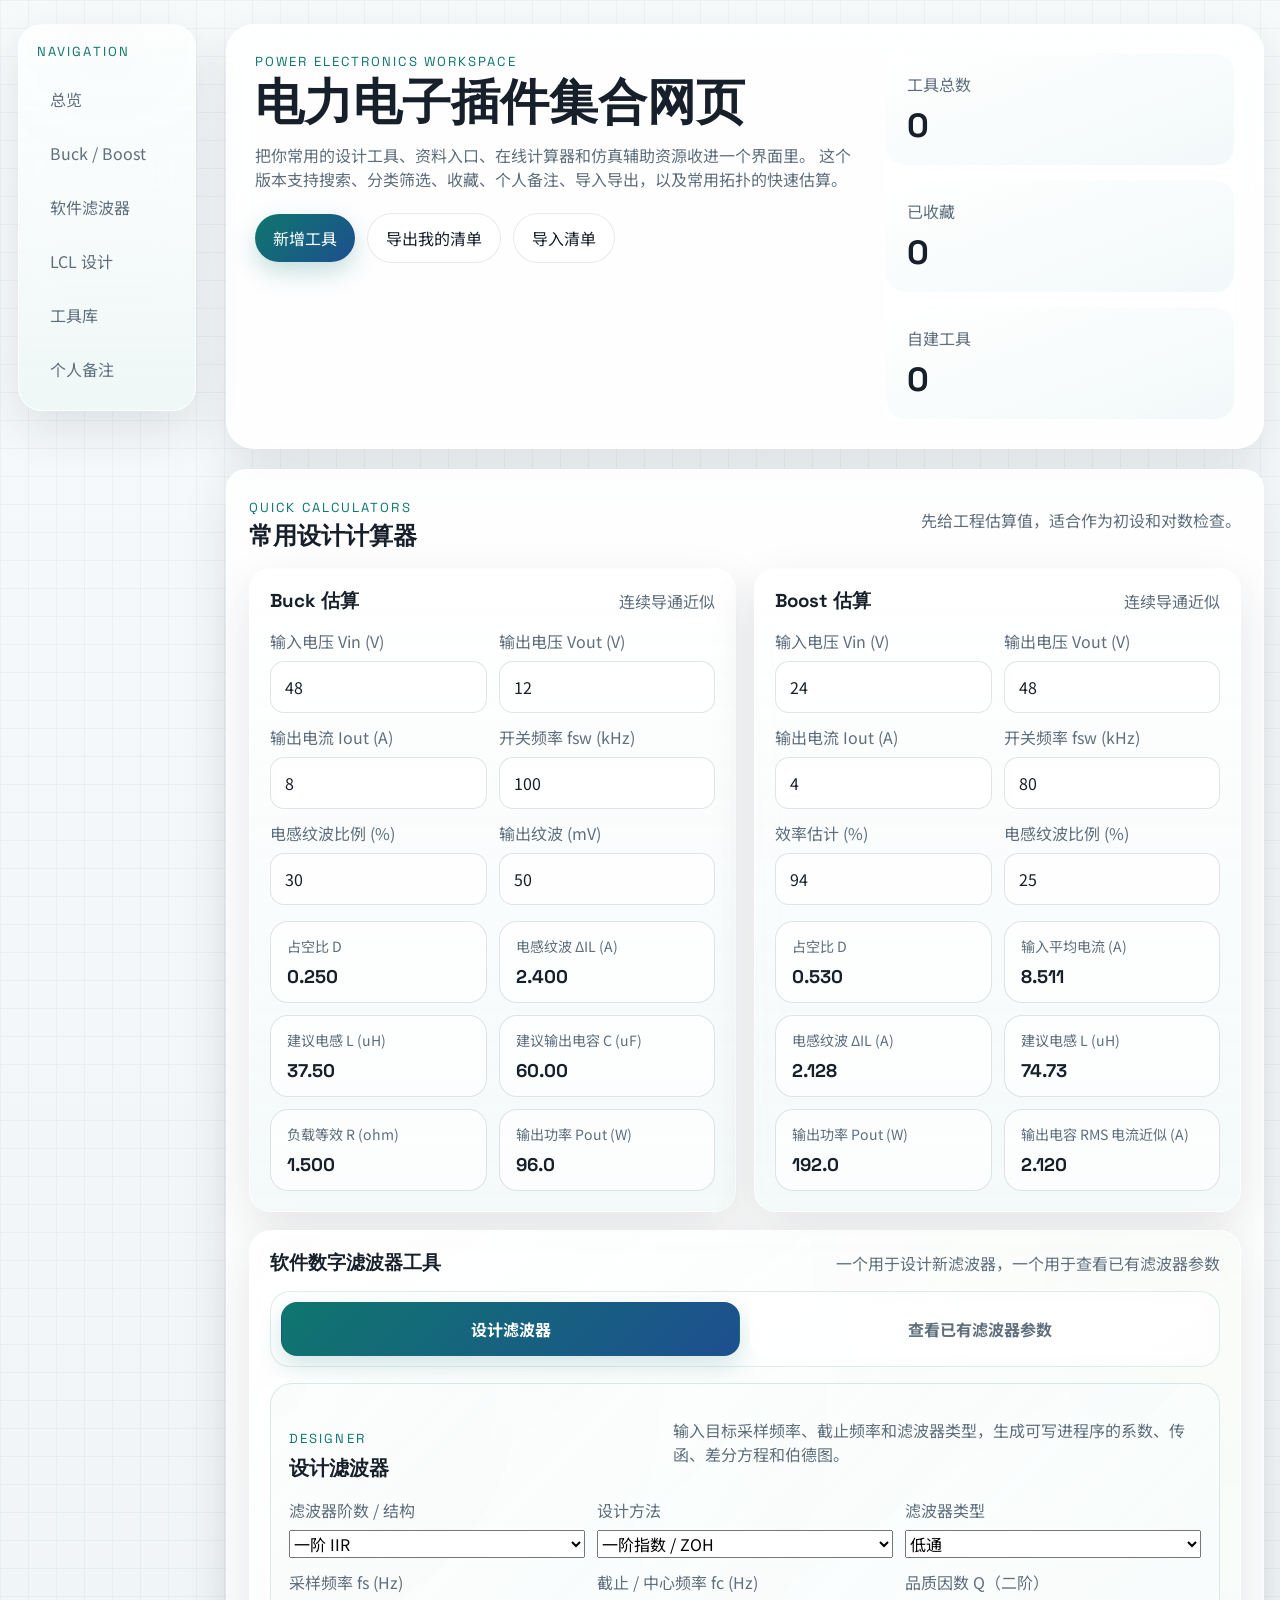
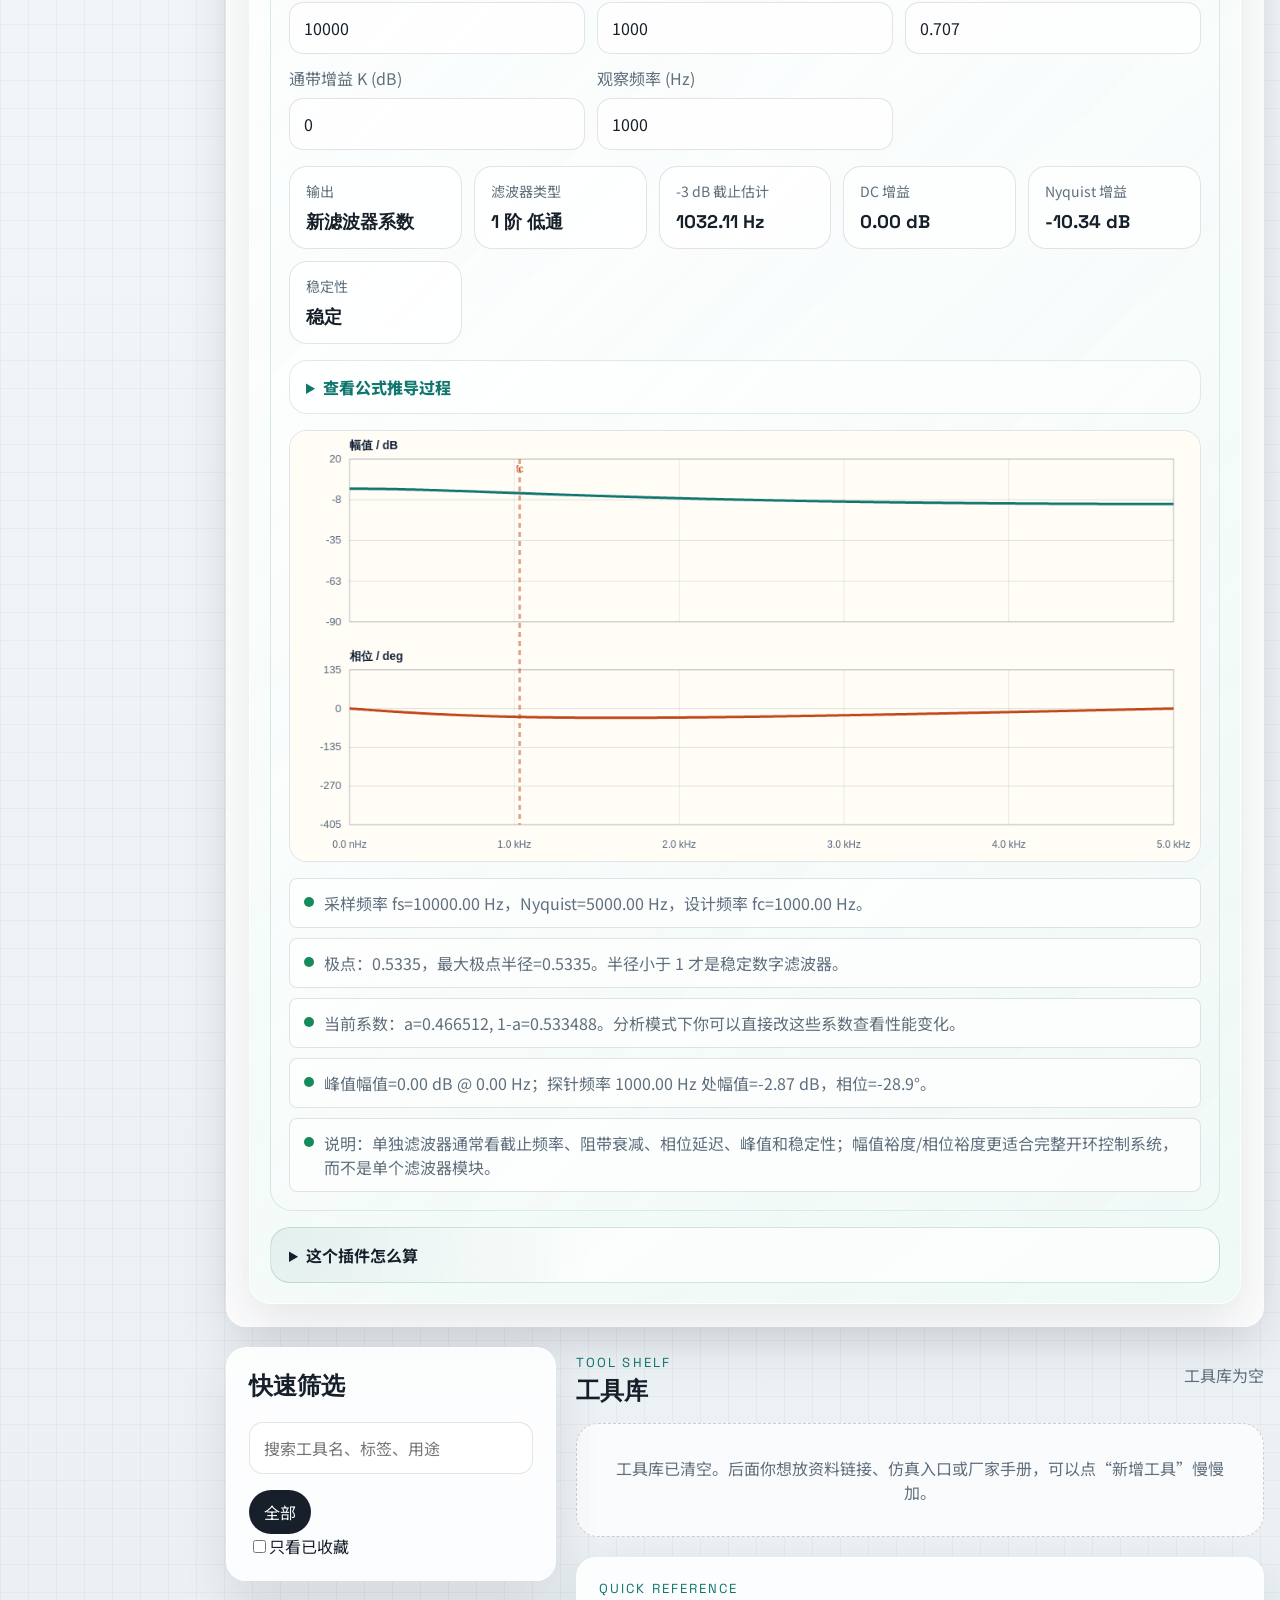
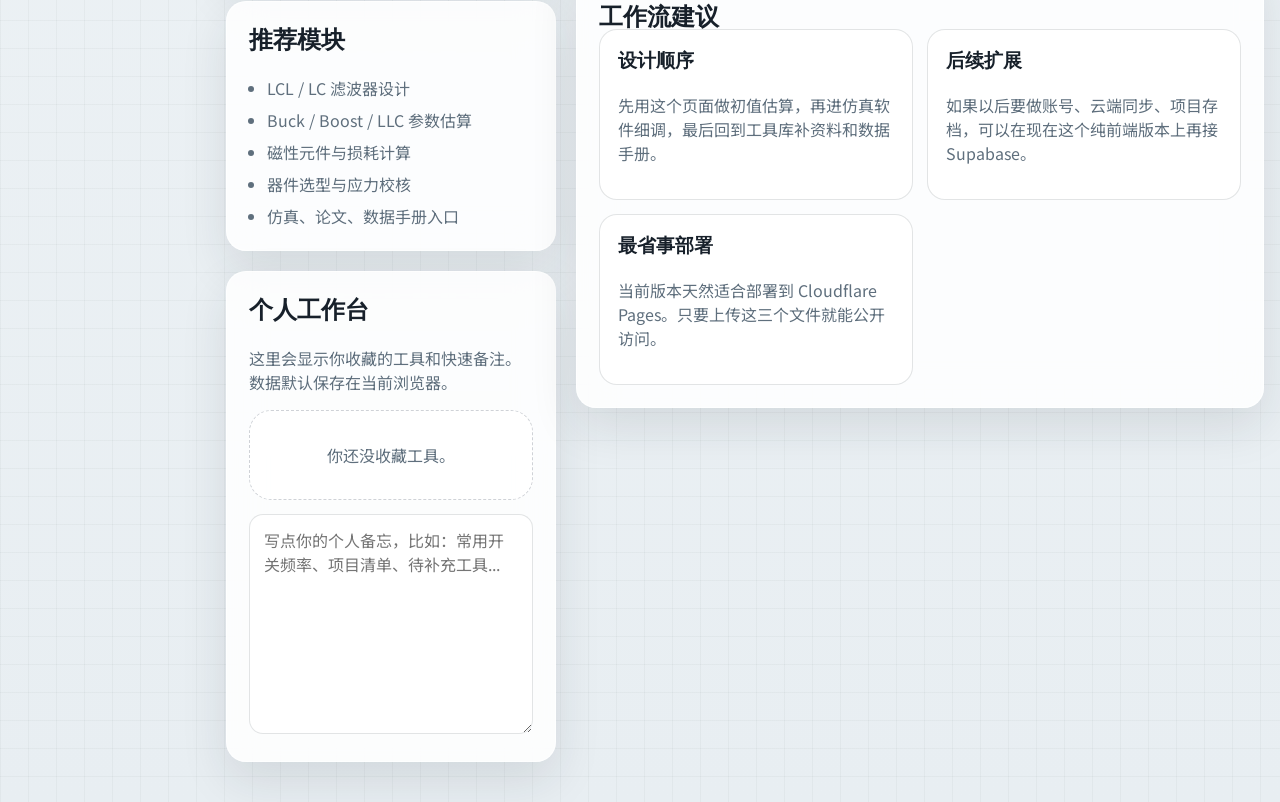
==== commit 0c90c51e: "Fold filter derivations and move before LCL" ====
--- a/index.html
+++ b/index.html
@@ -16,8 +16,8 @@
       <p class="eyebrow">Navigation</p>
       <a href="#overview">总览</a>
       <a href="#dc-calculators">Buck / Boost</a>
+      <a href="#filter-designer">软件滤波器</a>
       <a href="#lcl-designer">LCL 设计</a>
-      <a href="#filter-designer">软件滤波器</a>
       <a href="#tool-library">工具库</a>
       <a href="#notes">个人备注</a>
     </nav>
@@ -79,6 +79,113 @@
           </div>
           <div id="boost-results" class="result-grid"></div>
         </article>
+        <article id="filter-designer" class="calculator-card wide filter-designer">
+          <div class="calculator-head">
+            <h3>软件数字滤波器工具</h3>
+            <span>一个用于设计新滤波器，一个用于查看已有滤波器参数</span>
+          </div>
+          <div class="filter-tool-switch" role="tablist" aria-label="滤波器工具选择">
+            <button id="show-filter-design" class="filter-tool-tab active" type="button" aria-controls="filter-design-tool" aria-selected="true">设计滤波器</button>
+            <button id="show-filter-analyze" class="filter-tool-tab" type="button" aria-controls="filter-analyze-tool" aria-selected="false">查看已有滤波器参数</button>
+          </div>
+          <div class="filter-workbench">
+            <section id="filter-design-tool" class="filter-subtool">
+              <div class="subtool-head">
+                <div>
+                  <p class="eyebrow">Designer</p>
+                  <h4>设计滤波器</h4>
+                </div>
+                <p class="panel-note">输入目标采样频率、截止频率和滤波器类型，生成可写进程序的系数、传函、差分方程和伯德图。</p>
+              </div>
+              <div class="form-grid three-up">
+                <label>滤波器阶数 / 结构
+                  <select id="filter-design-order">
+                    <option value="1">一阶 IIR</option>
+                    <option value="2">二阶 Biquad</option>
+                  </select>
+                </label>
+                <label>设计方法
+                  <select id="filter-design-method">
+                    <option value="matched">一阶指数 / ZOH</option>
+                    <option value="tustin">Tustin 双线性变换</option>
+                  </select>
+                </label>
+                <label>滤波器类型
+                  <select id="filter-design-type">
+                    <option value="lowpass">低通</option>
+                    <option value="highpass">高通</option>
+                    <option value="bandpass">带通（二阶）</option>
+                    <option value="notch">陷波（二阶）</option>
+                  </select>
+                </label>
+                <label>采样频率 fs (Hz)<input id="filter-design-sample-rate" type="number" value="10000" step="1"></label>
+                <label>截止 / 中心频率 fc (Hz)<input id="filter-design-frequency" type="number" value="1000" step="1"></label>
+                <label>品质因数 Q（二阶）<input id="filter-design-q" type="number" value="0.707" step="0.01"></label>
+                <label>通带增益 K (dB)<input id="filter-design-gain-db" type="number" value="0" step="0.5"></label>
+                <label>观察频率 (Hz)<input id="filter-design-probe-frequency" type="number" value="1000" step="1"></label>
+              </div>
+              <div id="filter-design-results" class="result-grid"></div>
+              <details class="derivation-toggle">
+                <summary>查看公式推导过程</summary>
+                <div id="filter-design-derivation" class="derivation-panel"></div>
+              </details>
+              <canvas id="filter-design-bode-chart" class="bode-chart" width="1100" height="520"></canvas>
+              <div id="filter-design-checks" class="check-list"></div>
+            </section>
+
+            <section id="filter-analyze-tool" class="filter-subtool hidden">
+              <div class="subtool-head">
+                <div>
+                  <p class="eyebrow">Inspector</p>
+                  <h4>查看已有滤波器参数</h4>
+                </div>
+                <p class="panel-note">把 MCU/DSP 代码里的系数填进来，工具会查看它对应的传函、稳定性、截止点、幅相和极点。</p>
+              </div>
+              <div class="form-grid three-up">
+                <label>已有滤波器结构
+                  <select id="filter-analyze-order">
+                    <option value="1">一阶 IIR</option>
+                    <option value="2" selected>二阶 Biquad</option>
+                  </select>
+                </label>
+                <label>估计类型
+                  <select id="filter-analyze-type">
+                    <option value="lowpass">低通 / 默认</option>
+                    <option value="highpass">高通</option>
+                    <option value="bandpass">带通</option>
+                    <option value="notch">陷波</option>
+                  </select>
+                </label>
+                <label>采样频率 fs (Hz)<input id="filter-analyze-sample-rate" type="number" value="10000" step="1"></label>
+                <label>探针频率 (Hz)<input id="filter-analyze-probe-frequency" type="number" value="1000" step="1"></label>
+              </div>
+              <div class="coefficient-panel">
+                <p id="filter-analyze-equation-note" class="panel-note">查看模式不设计新系数，只按你输入的 z 域系数分析已有滤波器。</p>
+                <div class="form-grid three-up">
+                  <label><span id="filter-analyze-b0-label">b0</span><input id="filter-analyze-b0" type="number" value="0.06745228" step="0.000001"></label>
+                  <label id="filter-analyze-b1-wrap"><span id="filter-analyze-b1-label">b1</span><input id="filter-analyze-b1" type="number" value="0.13490457" step="0.000001"></label>
+                  <label class="analyze-second-order-coeff">b2<input id="filter-analyze-b2" type="number" value="0.06745228" step="0.000001"></label>
+                  <label><span id="filter-analyze-a1-label">a1 / 反馈项</span><input id="filter-analyze-a1" type="number" value="-1.14292982" step="0.000001"></label>
+                  <label class="analyze-second-order-coeff">a2<input id="filter-analyze-a2" type="number" value="0.41273895" step="0.000001"></label>
+                </div>
+              </div>
+              <div id="filter-analyze-results" class="result-grid"></div>
+              <details class="derivation-toggle">
+                <summary>查看传函和差分方程</summary>
+                <div id="filter-analyze-derivation" class="derivation-panel"></div>
+              </details>
+              <canvas id="filter-analyze-bode-chart" class="bode-chart" width="1100" height="520"></canvas>
+              <div id="filter-analyze-checks" class="check-list"></div>
+            </section>
+          </div>
+          <details class="theory-box">
+            <summary>这个插件怎么算</summary>
+            <div class="theory-grid">
+              <article>
+                <h4>设计滤波器</h4>
+                <p>一阶低通先按 s 域原型 H(s)=1/(τs+1) 理解，其中 τ=1/ωc；看频响时再代入 s=jω。指数离散后得到 y[n]=a*x[n]+(1-a)*y[n-1]，其中 a=1-exp(-2πfc/fs)。也可以切换到 Tustin 双线性变换。</p>
+              </article>
+
         <article id="lcl-designer" class="calculator-card wide lcl-designer">
           <div class="calculator-head">
             <h3>LCL 滤波器设计器</h3>
@@ -130,107 +237,7 @@
           <p class="panel-note">这些结果用于初步设计和 sanity check，最终还要结合控制延时、采样频率、阻尼方式、并网标准和仿真结果确认。</p>
         </article>
 
-        <article id="filter-designer" class="calculator-card wide filter-designer">
-          <div class="calculator-head">
-            <h3>软件数字滤波器工具</h3>
-            <span>一个用于设计新滤波器，一个用于查看已有滤波器参数</span>
-          </div>
-          <div class="filter-tool-switch" role="tablist" aria-label="滤波器工具选择">
-            <button id="show-filter-design" class="filter-tool-tab active" type="button" aria-controls="filter-design-tool" aria-selected="true">设计滤波器</button>
-            <button id="show-filter-analyze" class="filter-tool-tab" type="button" aria-controls="filter-analyze-tool" aria-selected="false">查看已有滤波器参数</button>
-          </div>
-          <div class="filter-workbench">
-            <section id="filter-design-tool" class="filter-subtool">
-              <div class="subtool-head">
-                <div>
-                  <p class="eyebrow">Designer</p>
-                  <h4>设计滤波器</h4>
-                </div>
-                <p class="panel-note">输入目标采样频率、截止频率和滤波器类型，生成可写进程序的系数、传函、差分方程和伯德图。</p>
-              </div>
-              <div class="form-grid three-up">
-                <label>滤波器阶数 / 结构
-                  <select id="filter-design-order">
-                    <option value="1">一阶 IIR</option>
-                    <option value="2">二阶 Biquad</option>
-                  </select>
-                </label>
-                <label>设计方法
-                  <select id="filter-design-method">
-                    <option value="matched">一阶指数 / ZOH</option>
-                    <option value="tustin">Tustin 双线性变换</option>
-                  </select>
-                </label>
-                <label>滤波器类型
-                  <select id="filter-design-type">
-                    <option value="lowpass">低通</option>
-                    <option value="highpass">高通</option>
-                    <option value="bandpass">带通（二阶）</option>
-                    <option value="notch">陷波（二阶）</option>
-                  </select>
-                </label>
-                <label>采样频率 fs (Hz)<input id="filter-design-sample-rate" type="number" value="10000" step="1"></label>
-                <label>截止 / 中心频率 fc (Hz)<input id="filter-design-frequency" type="number" value="1000" step="1"></label>
-                <label>品质因数 Q（二阶）<input id="filter-design-q" type="number" value="0.707" step="0.01"></label>
-                <label>通带增益 K (dB)<input id="filter-design-gain-db" type="number" value="0" step="0.5"></label>
-                <label>观察频率 (Hz)<input id="filter-design-probe-frequency" type="number" value="1000" step="1"></label>
-              </div>
-              <div id="filter-design-results" class="result-grid"></div>
-              <div id="filter-design-derivation" class="derivation-panel"></div>
-              <canvas id="filter-design-bode-chart" class="bode-chart" width="1100" height="520"></canvas>
-              <div id="filter-design-checks" class="check-list"></div>
-            </section>
-
-            <section id="filter-analyze-tool" class="filter-subtool hidden">
-              <div class="subtool-head">
-                <div>
-                  <p class="eyebrow">Inspector</p>
-                  <h4>查看已有滤波器参数</h4>
-                </div>
-                <p class="panel-note">把 MCU/DSP 代码里的系数填进来，工具会查看它对应的传函、稳定性、截止点、幅相和极点。</p>
-              </div>
-              <div class="form-grid three-up">
-                <label>已有滤波器结构
-                  <select id="filter-analyze-order">
-                    <option value="1">一阶 IIR</option>
-                    <option value="2" selected>二阶 Biquad</option>
-                  </select>
-                </label>
-                <label>估计类型
-                  <select id="filter-analyze-type">
-                    <option value="lowpass">低通 / 默认</option>
-                    <option value="highpass">高通</option>
-                    <option value="bandpass">带通</option>
-                    <option value="notch">陷波</option>
-                  </select>
-                </label>
-                <label>采样频率 fs (Hz)<input id="filter-analyze-sample-rate" type="number" value="10000" step="1"></label>
-                <label>探针频率 (Hz)<input id="filter-analyze-probe-frequency" type="number" value="1000" step="1"></label>
-              </div>
-              <div class="coefficient-panel">
-                <p id="filter-analyze-equation-note" class="panel-note">查看模式不设计新系数，只按你输入的 z 域系数分析已有滤波器。</p>
-                <div class="form-grid three-up">
-                  <label><span id="filter-analyze-b0-label">b0</span><input id="filter-analyze-b0" type="number" value="0.06745228" step="0.000001"></label>
-                  <label id="filter-analyze-b1-wrap"><span id="filter-analyze-b1-label">b1</span><input id="filter-analyze-b1" type="number" value="0.13490457" step="0.000001"></label>
-                  <label class="analyze-second-order-coeff">b2<input id="filter-analyze-b2" type="number" value="0.06745228" step="0.000001"></label>
-                  <label><span id="filter-analyze-a1-label">a1 / 反馈项</span><input id="filter-analyze-a1" type="number" value="-1.14292982" step="0.000001"></label>
-                  <label class="analyze-second-order-coeff">a2<input id="filter-analyze-a2" type="number" value="0.41273895" step="0.000001"></label>
-                </div>
-              </div>
-              <div id="filter-analyze-results" class="result-grid"></div>
-              <div id="filter-analyze-derivation" class="derivation-panel"></div>
-              <canvas id="filter-analyze-bode-chart" class="bode-chart" width="1100" height="520"></canvas>
-              <div id="filter-analyze-checks" class="check-list"></div>
-            </section>
-          </div>
-          <details class="theory-box">
-            <summary>这个插件怎么算</summary>
-            <div class="theory-grid">
-              <article>
-                <h4>设计滤波器</h4>
-                <p>一阶低通先按 s 域原型 H(s)=1/(τs+1) 理解，其中 τ=1/ωc；看频响时再代入 s=jω。指数离散后得到 y[n]=a*x[n]+(1-a)*y[n-1]，其中 a=1-exp(-2πfc/fs)。也可以切换到 Tustin 双线性变换。</p>
-              </article>
-              <article>
+             <article>
                 <h4>查看已有滤波器</h4>
                 <p>一阶系数按 H(z)=(b0+b1z^-1)/(1-a1z^-1) 分析；二阶系数按 H(z)=B(z)/(1+a1z^-1+a2z^-2) 分析。工具会计算幅频、相频、-3 dB 截止点、峰值、探针频率幅相和稳定性。</p>
               </article>
--- a/styles.css
+++ b/styles.css
@@ -379,6 +379,29 @@
   gap: 12px;
 }
 
+.derivation-toggle {
+  border: 1px solid rgba(15,118,110,.14);
+  border-radius: 18px;
+  background: rgba(255,255,255,.58);
+  overflow: hidden;
+}
+
+.derivation-toggle summary {
+  cursor: pointer;
+  padding: 14px 16px;
+  color: var(--accent);
+  font-weight: 800;
+}
+
+.derivation-toggle[open] summary {
+  border-bottom: 1px solid rgba(15,118,110,.12);
+  background: rgba(15,118,110,.06);
+}
+
+.derivation-toggle .derivation-panel {
+  padding: 14px;
+}
+
 .derivation-panel article {
   padding: 14px;
   border-radius: 18px;
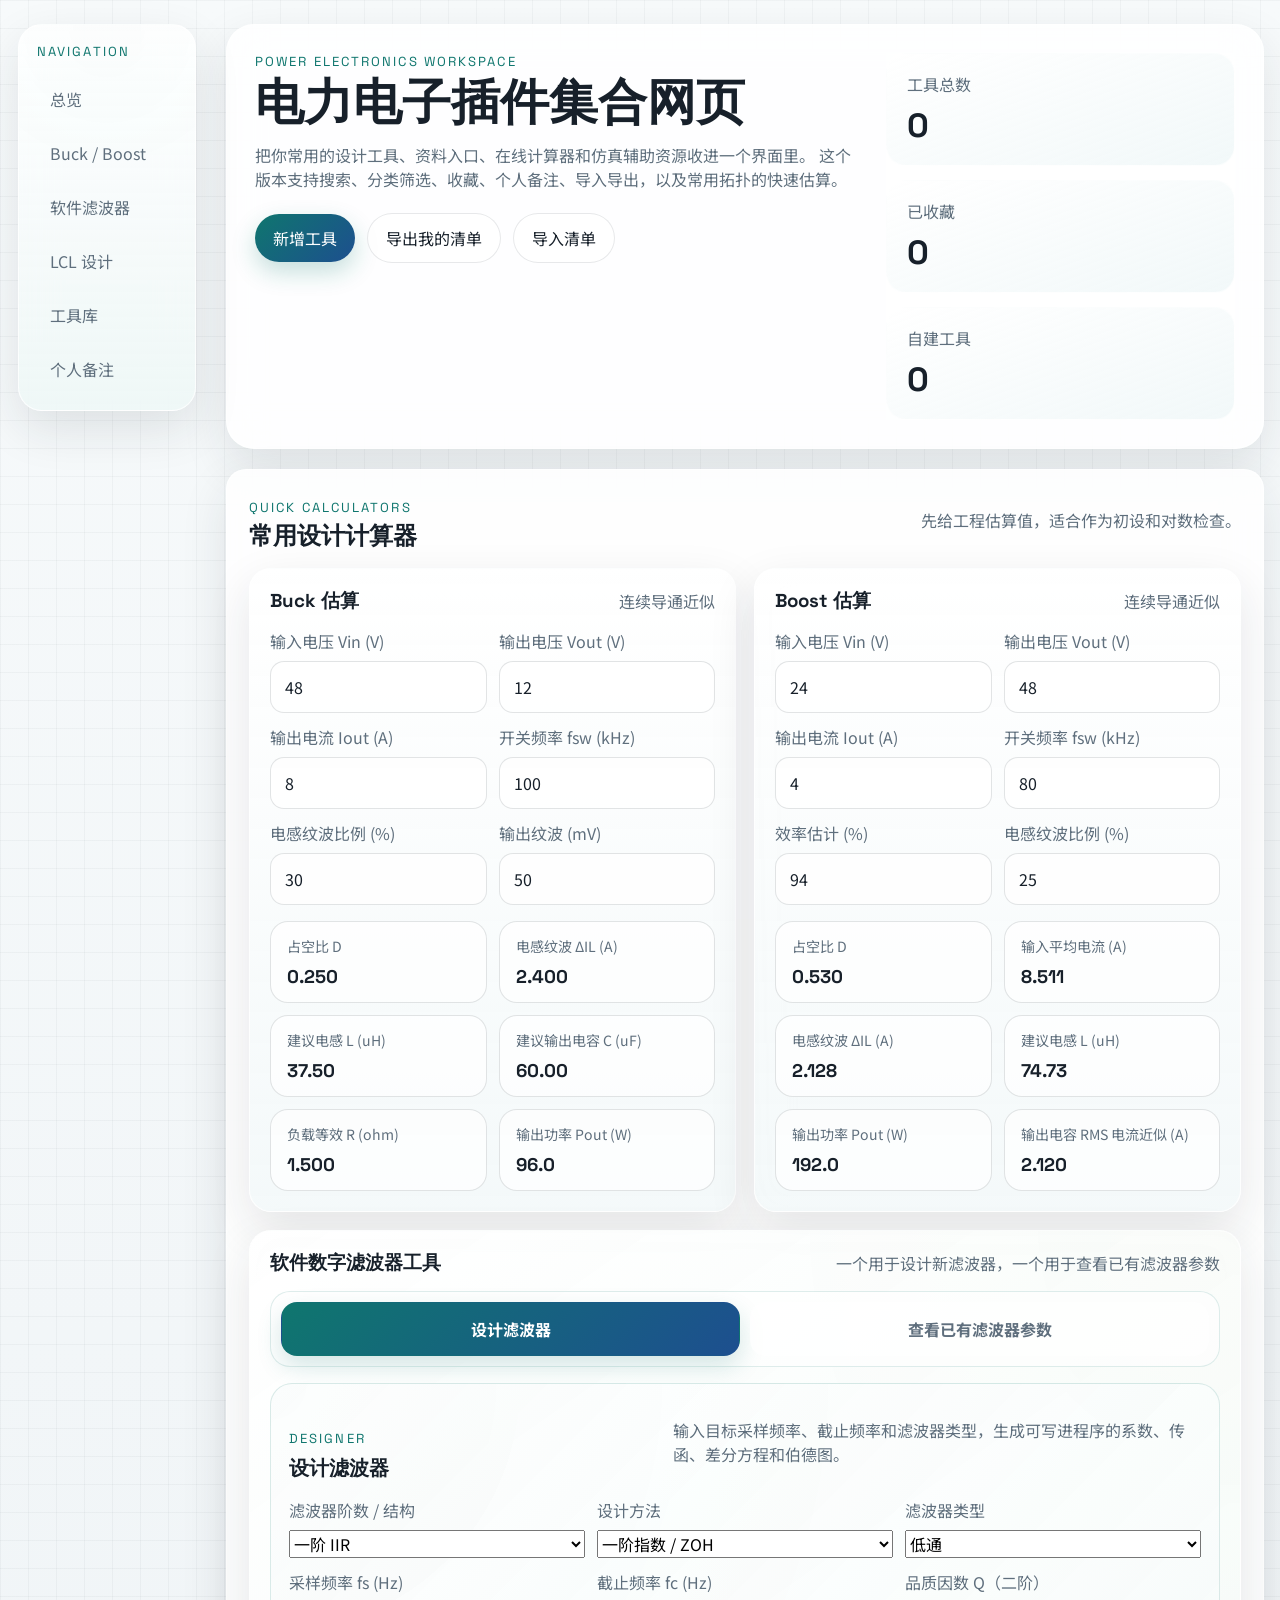
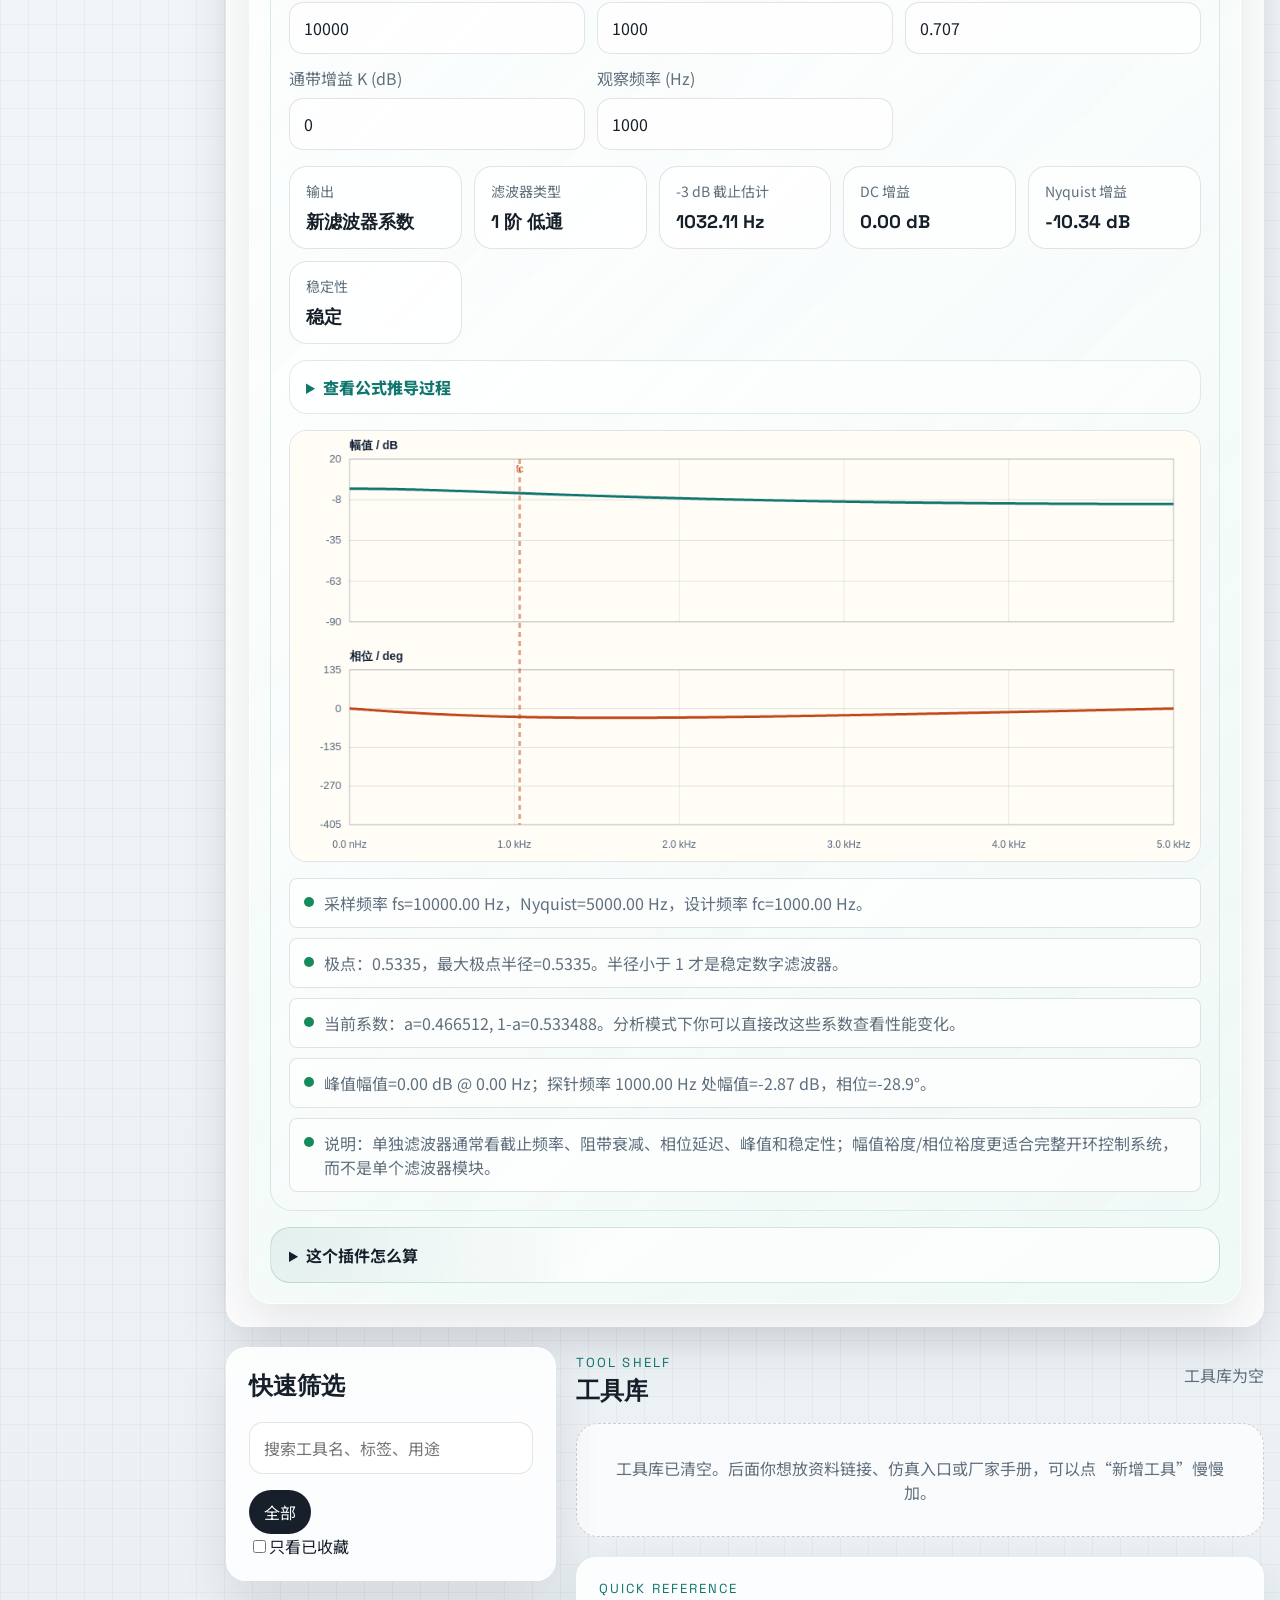
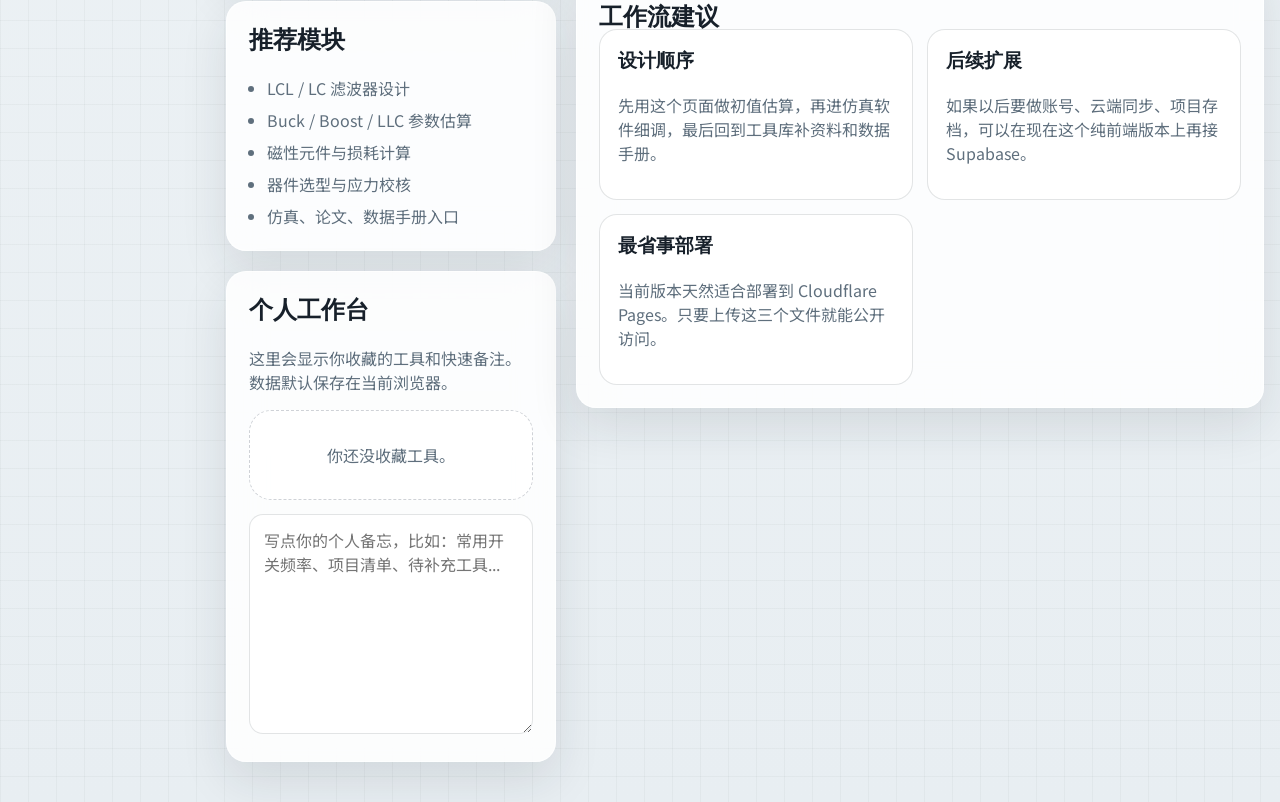
==== commit e1faf339: "Add bandwidth input for bandpass and notch filters" ====
--- a/index.html
+++ b/index.html
@@ -119,8 +119,9 @@
                   </select>
                 </label>
                 <label>采样频率 fs (Hz)<input id="filter-design-sample-rate" type="number" value="10000" step="1"></label>
-                <label>截止 / 中心频率 fc (Hz)<input id="filter-design-frequency" type="number" value="1000" step="1"></label>
+                <label><span id="filter-design-frequency-label">截止 / 中心频率 fc (Hz)</span><input id="filter-design-frequency" type="number" value="1000" step="1"></label>
                 <label>品质因数 Q（二阶）<input id="filter-design-q" type="number" value="0.707" step="0.01"></label>
+                <label id="filter-design-bandwidth-wrap" class="hidden">带宽 BW (Hz)<input id="filter-design-bandwidth" type="number" value="1414.43" step="1"></label>
                 <label>通带增益 K (dB)<input id="filter-design-gain-db" type="number" value="0" step="0.5"></label>
                 <label>观察频率 (Hz)<input id="filter-design-probe-frequency" type="number" value="1000" step="1"></label>
               </div>
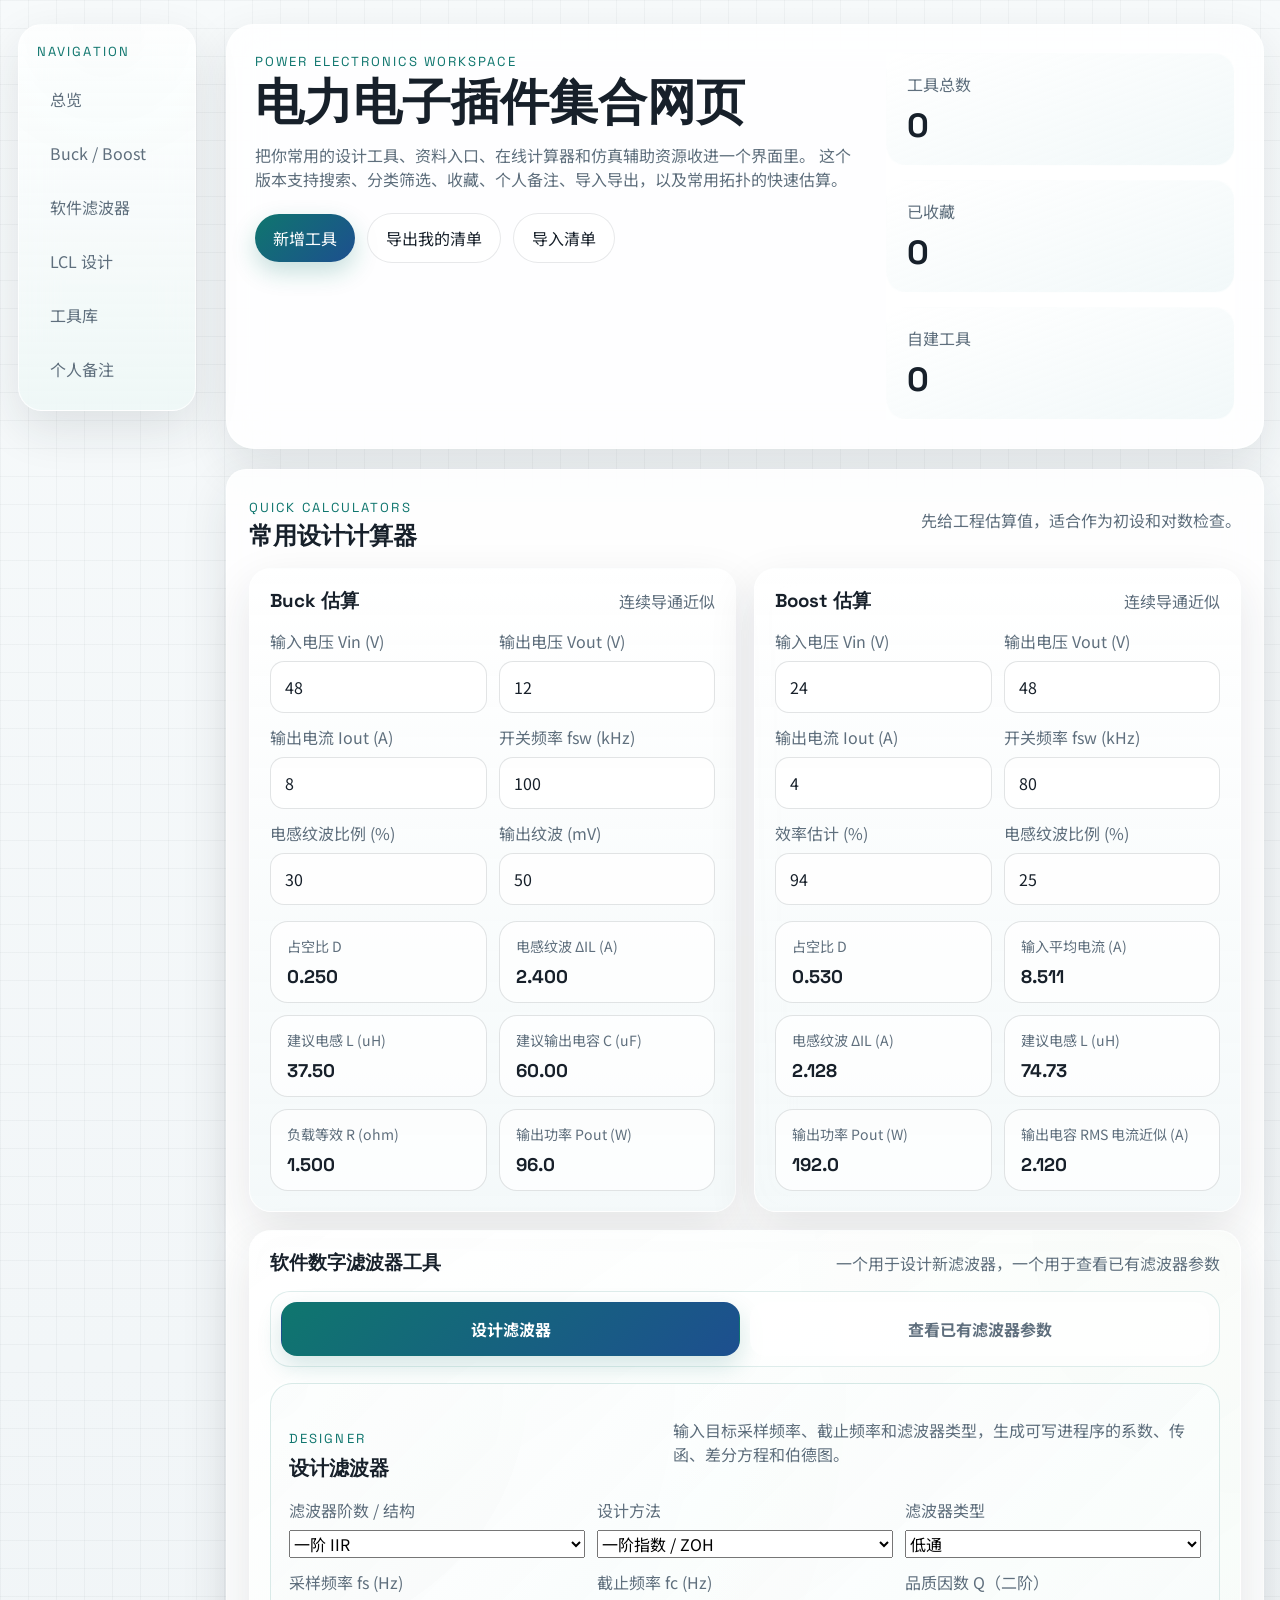
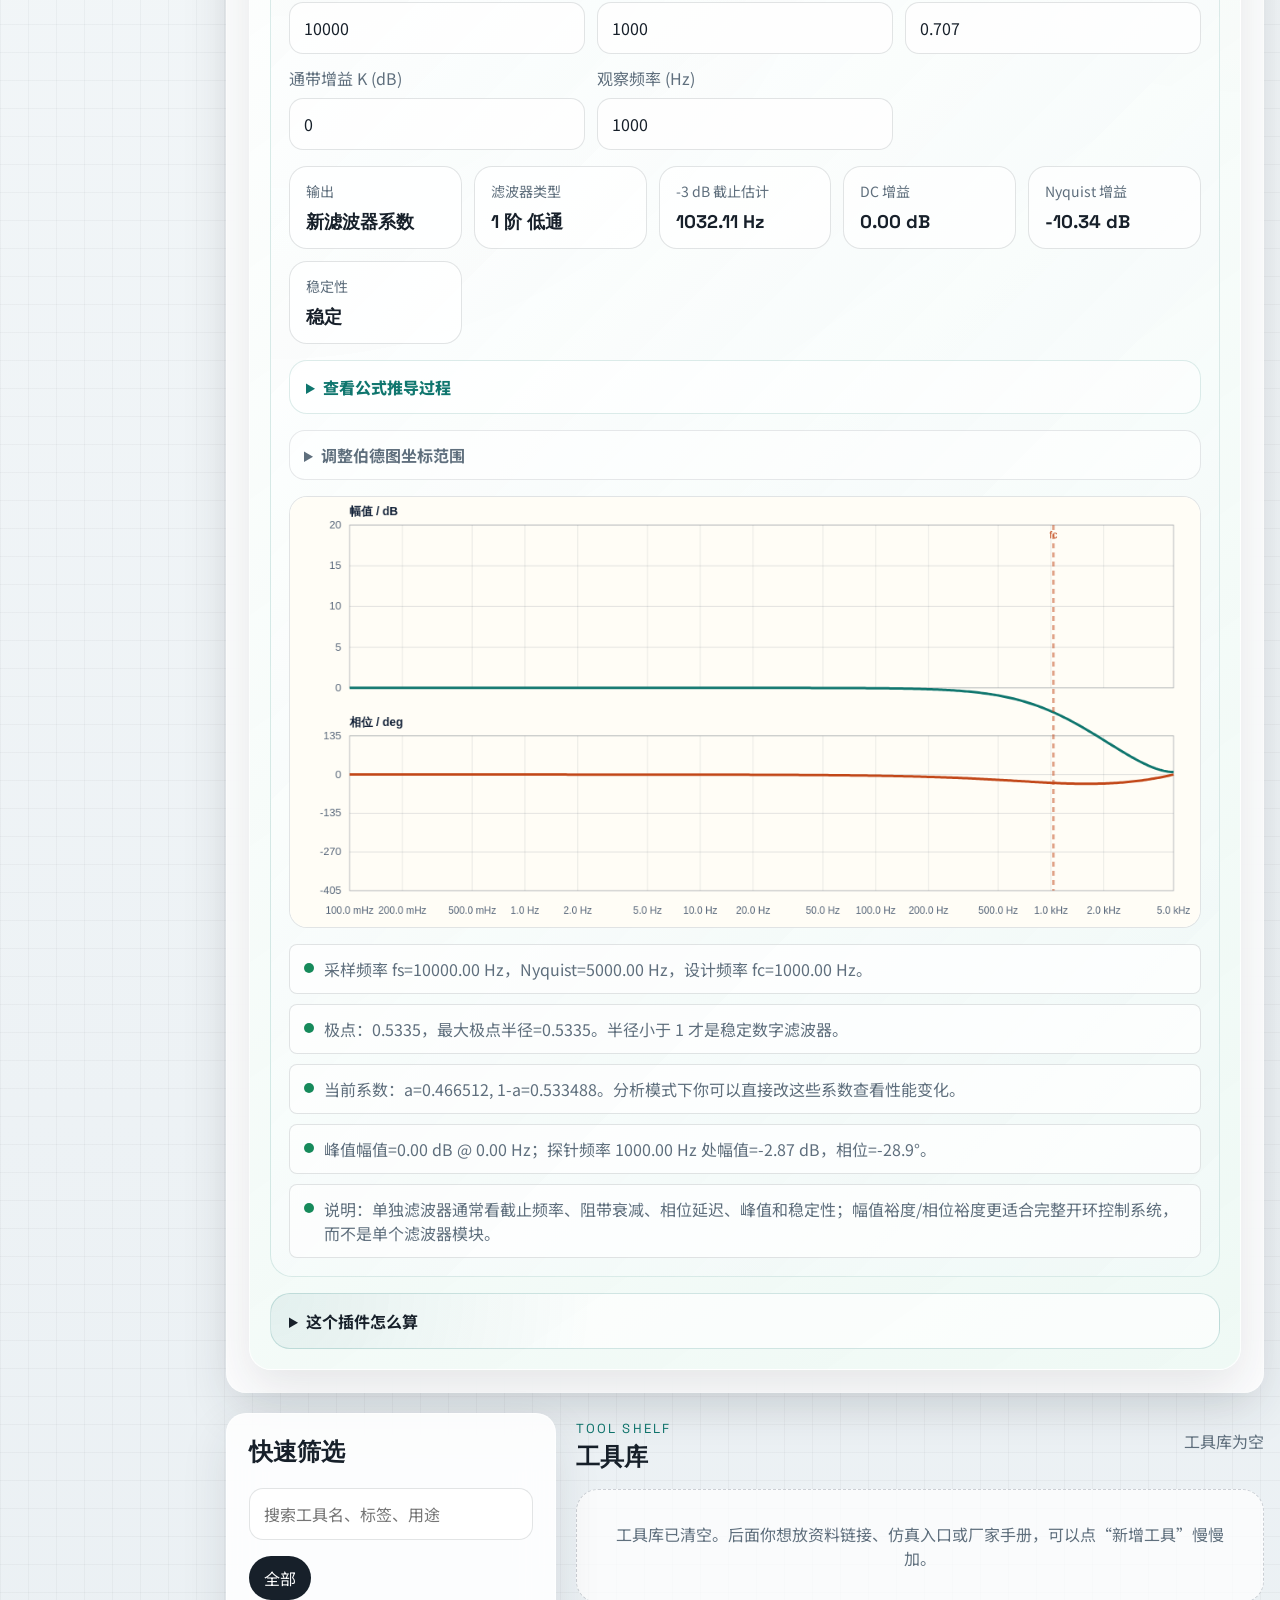
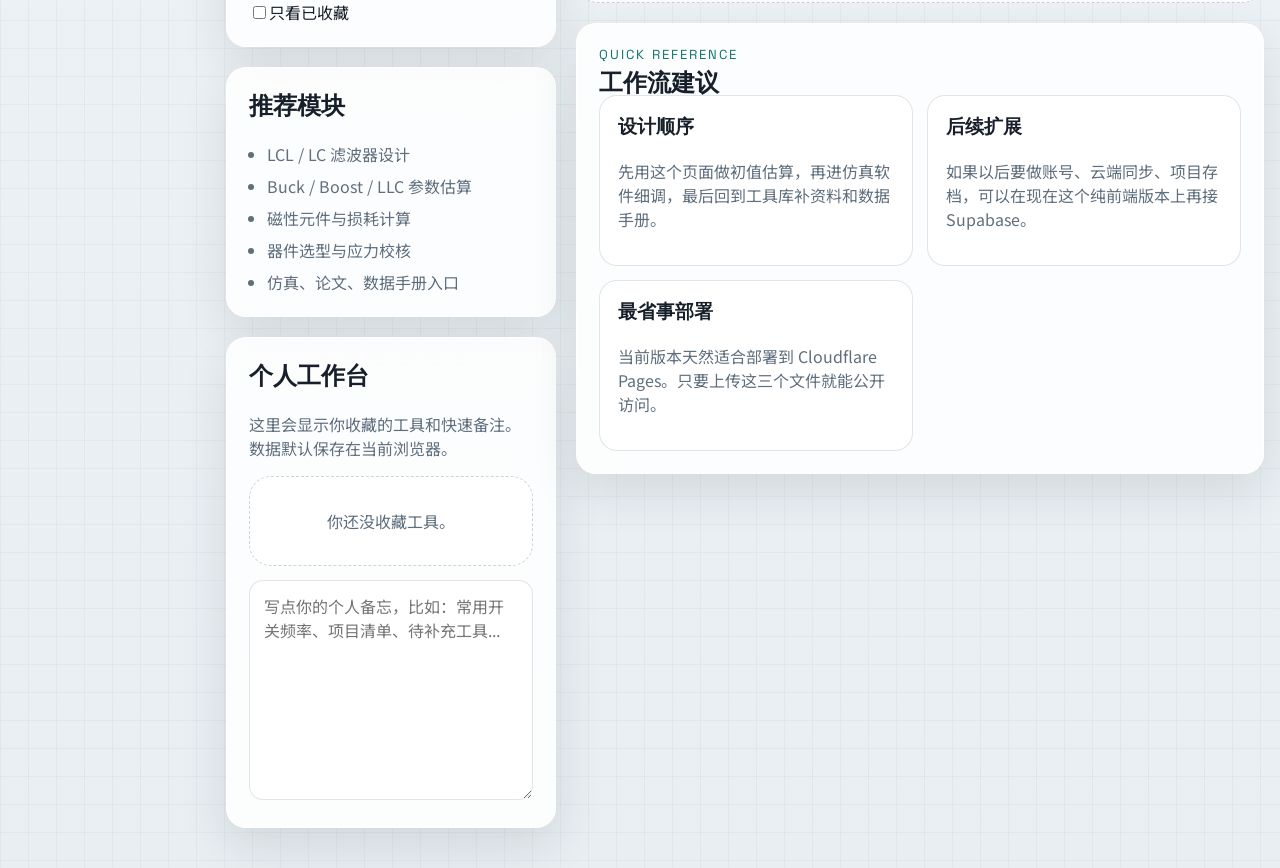
==== commit 3475813b: "Add adjustable Bode axis ranges" ====
--- a/index.html
+++ b/index.html
@@ -130,6 +130,15 @@
                 <summary>查看公式推导过程</summary>
                 <div id="filter-design-derivation" class="derivation-panel"></div>
               </details>
+              <details class="chart-range-panel">
+                <summary>调整伯德图坐标范围</summary>
+                <div class="form-grid four-up">
+                  <label>频率下限 (Hz)<input id="filter-design-chart-fmin" type="number" placeholder="自动" step="0.1"></label>
+                  <label>频率上限 (Hz)<input id="filter-design-chart-fmax" type="number" placeholder="自动" step="0.1"></label>
+                  <label>幅值下限 (dB)<input id="filter-design-chart-mag-min" type="number" placeholder="自动" step="1"></label>
+                  <label>幅值上限 (dB)<input id="filter-design-chart-mag-max" type="number" placeholder="自动" step="1"></label>
+                </div>
+              </details>
               <canvas id="filter-design-bode-chart" class="bode-chart" width="1100" height="520"></canvas>
               <div id="filter-design-checks" class="check-list"></div>
             </section>
@@ -174,6 +183,15 @@
               <details class="derivation-toggle">
                 <summary>查看传函和差分方程</summary>
                 <div id="filter-analyze-derivation" class="derivation-panel"></div>
+              </details>
+              <details class="chart-range-panel">
+                <summary>调整伯德图坐标范围</summary>
+                <div class="form-grid four-up">
+                  <label>频率下限 (Hz)<input id="filter-analyze-chart-fmin" type="number" placeholder="自动" step="0.1"></label>
+                  <label>频率上限 (Hz)<input id="filter-analyze-chart-fmax" type="number" placeholder="自动" step="0.1"></label>
+                  <label>幅值下限 (dB)<input id="filter-analyze-chart-mag-min" type="number" placeholder="自动" step="1"></label>
+                  <label>幅值上限 (dB)<input id="filter-analyze-chart-mag-max" type="number" placeholder="自动" step="1"></label>
+                </div>
               </details>
               <canvas id="filter-analyze-bode-chart" class="bode-chart" width="1100" height="520"></canvas>
               <div id="filter-analyze-checks" class="check-list"></div>
--- a/styles.css
+++ b/styles.css
@@ -140,6 +140,7 @@
   gap: 12px;
 }
 .form-grid.three-up { grid-template-columns: repeat(3, minmax(0, 1fr)); }
+.form-grid.four-up { grid-template-columns: repeat(4, minmax(0, 1fr)); }
 .form-grid label, .tool-form label { display: grid; gap: 8px; color: var(--muted); }
 .form-grid input, .search-box input, .tool-form input, .tool-form textarea, .tool-form select, #global-notes, .card-note {
   width: 100%;
@@ -400,6 +401,24 @@
 
 .derivation-toggle .derivation-panel {
   padding: 14px;
+}
+
+.chart-range-panel {
+  border: 1px solid rgba(19,34,56,.1);
+  border-radius: 16px;
+  background: rgba(255,255,255,.54);
+  overflow: hidden;
+}
+
+.chart-range-panel summary {
+  cursor: pointer;
+  padding: 12px 14px;
+  color: var(--muted);
+  font-weight: 700;
+}
+
+.chart-range-panel .form-grid {
+  padding: 0 14px 14px;
 }
 
 .derivation-panel article {
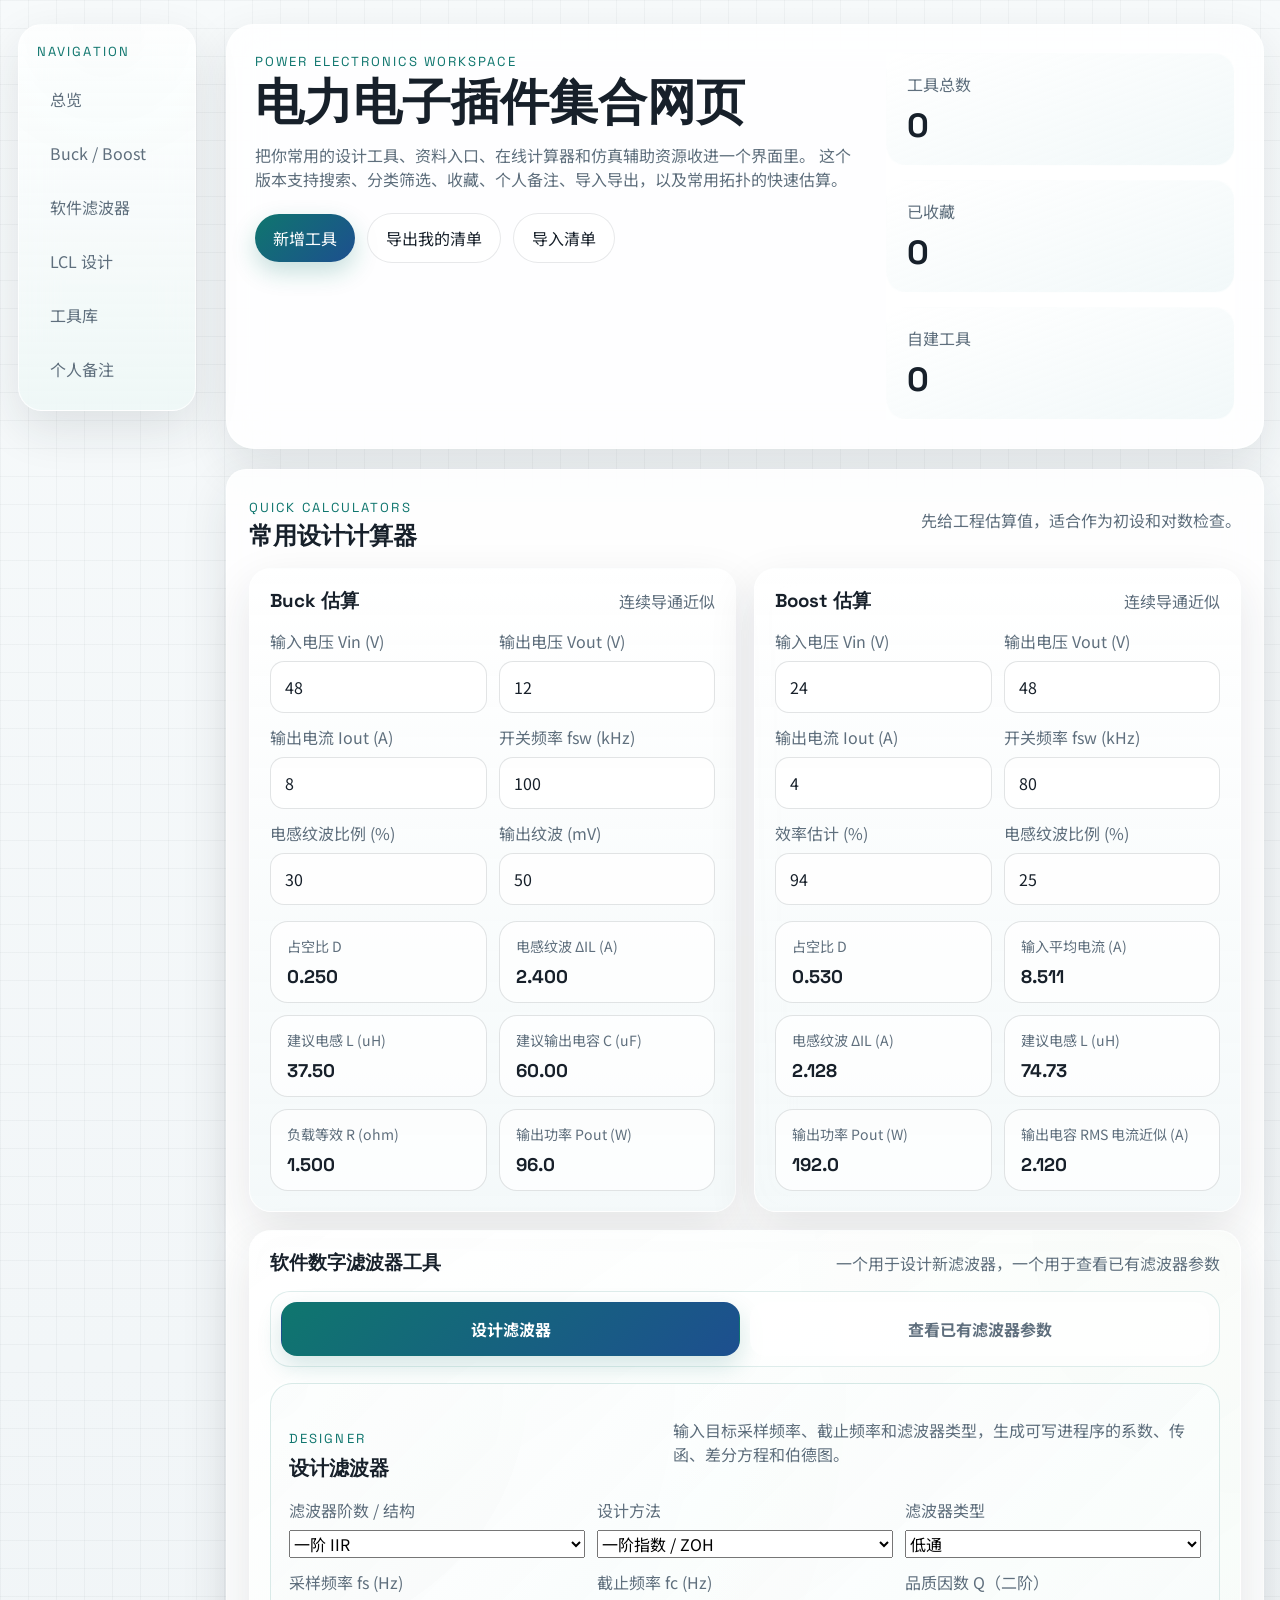
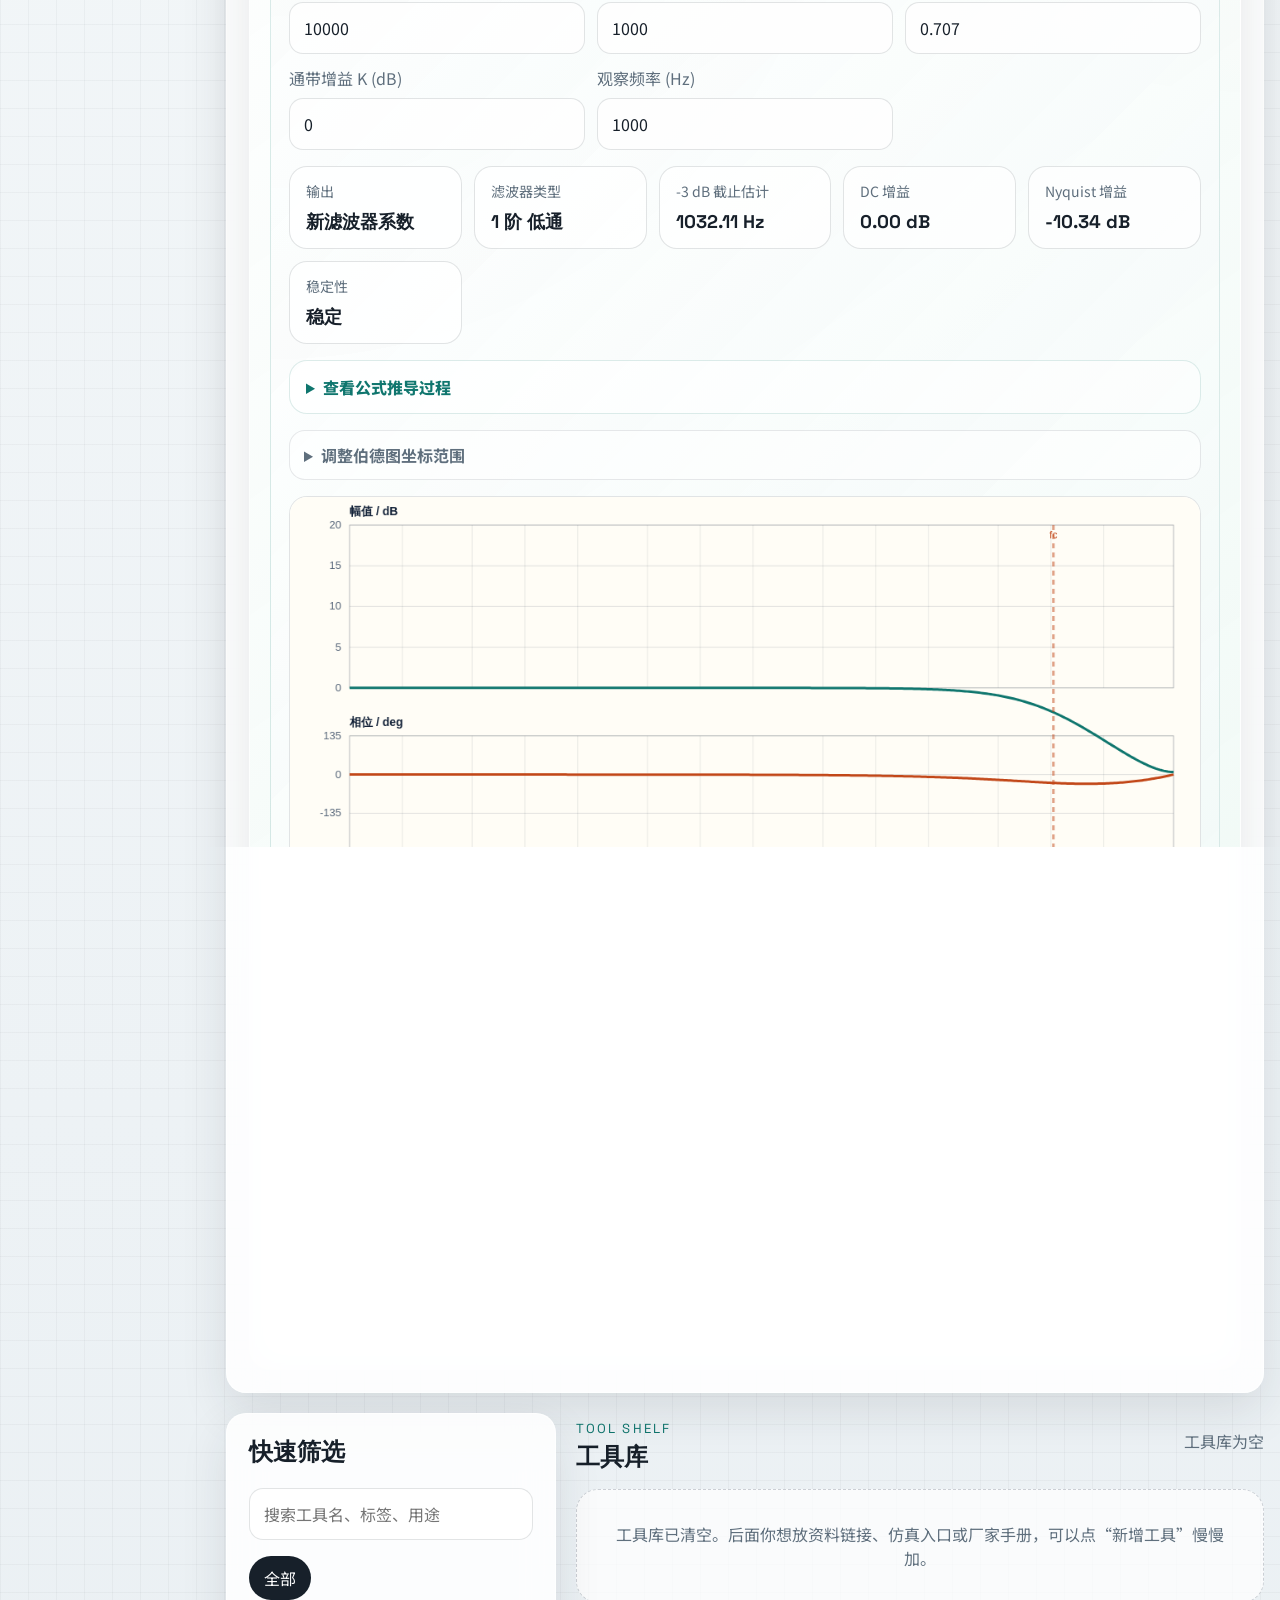
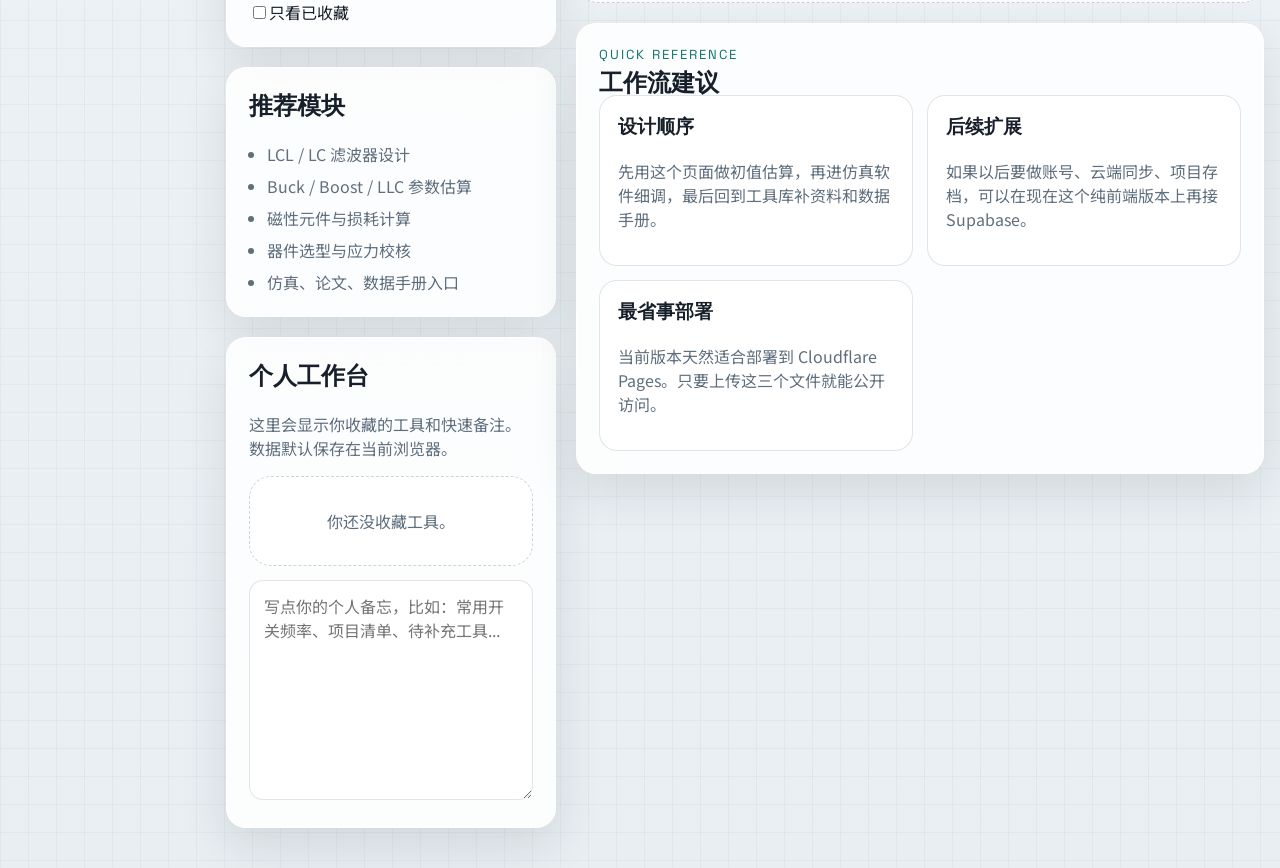
==== commit fcea6771: "Use typed filter formulas" ====
--- a/index.html
+++ b/index.html
@@ -258,7 +258,7 @@
 
              <article>
                 <h4>查看已有滤波器</h4>
-                <p>一阶系数按 H(z)=(b0+b1z^-1)/(1-a1z^-1) 分析；二阶系数按 H(z)=B(z)/(1+a1z^-1+a2z^-2) 分析。工具会计算幅频、相频、-3 dB 截止点、峰值、探针频率幅相和稳定性。</p>
+                <p>查看已有滤波器时先选择结构：一阶低通、一阶高通、二阶低通、二阶高通、二阶带通或二阶陷波。工具会按所选结构检查系数关系，并计算幅频、相频、-3 dB 截止点、峰值、探针频率幅相和稳定性。</p>
               </article>
               <article>
                 <h4>为什么不是裕度优先</h4>
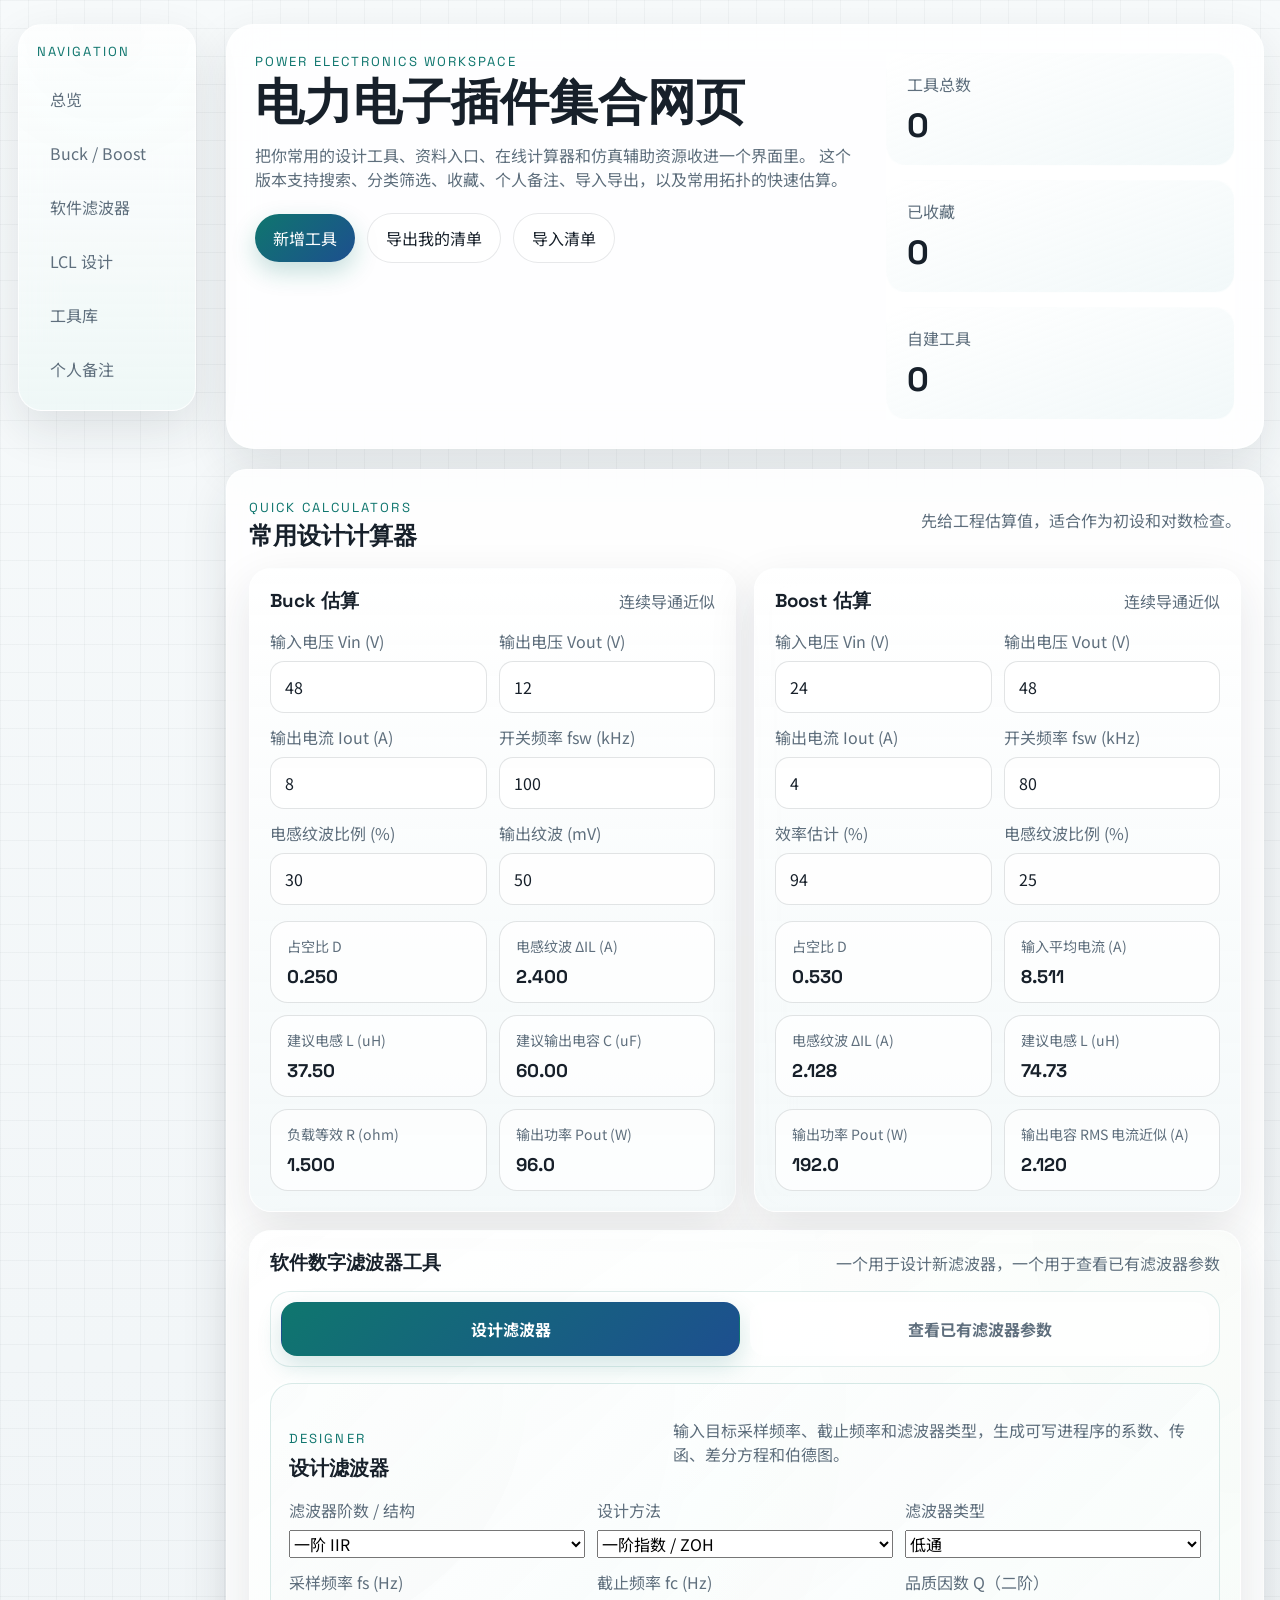
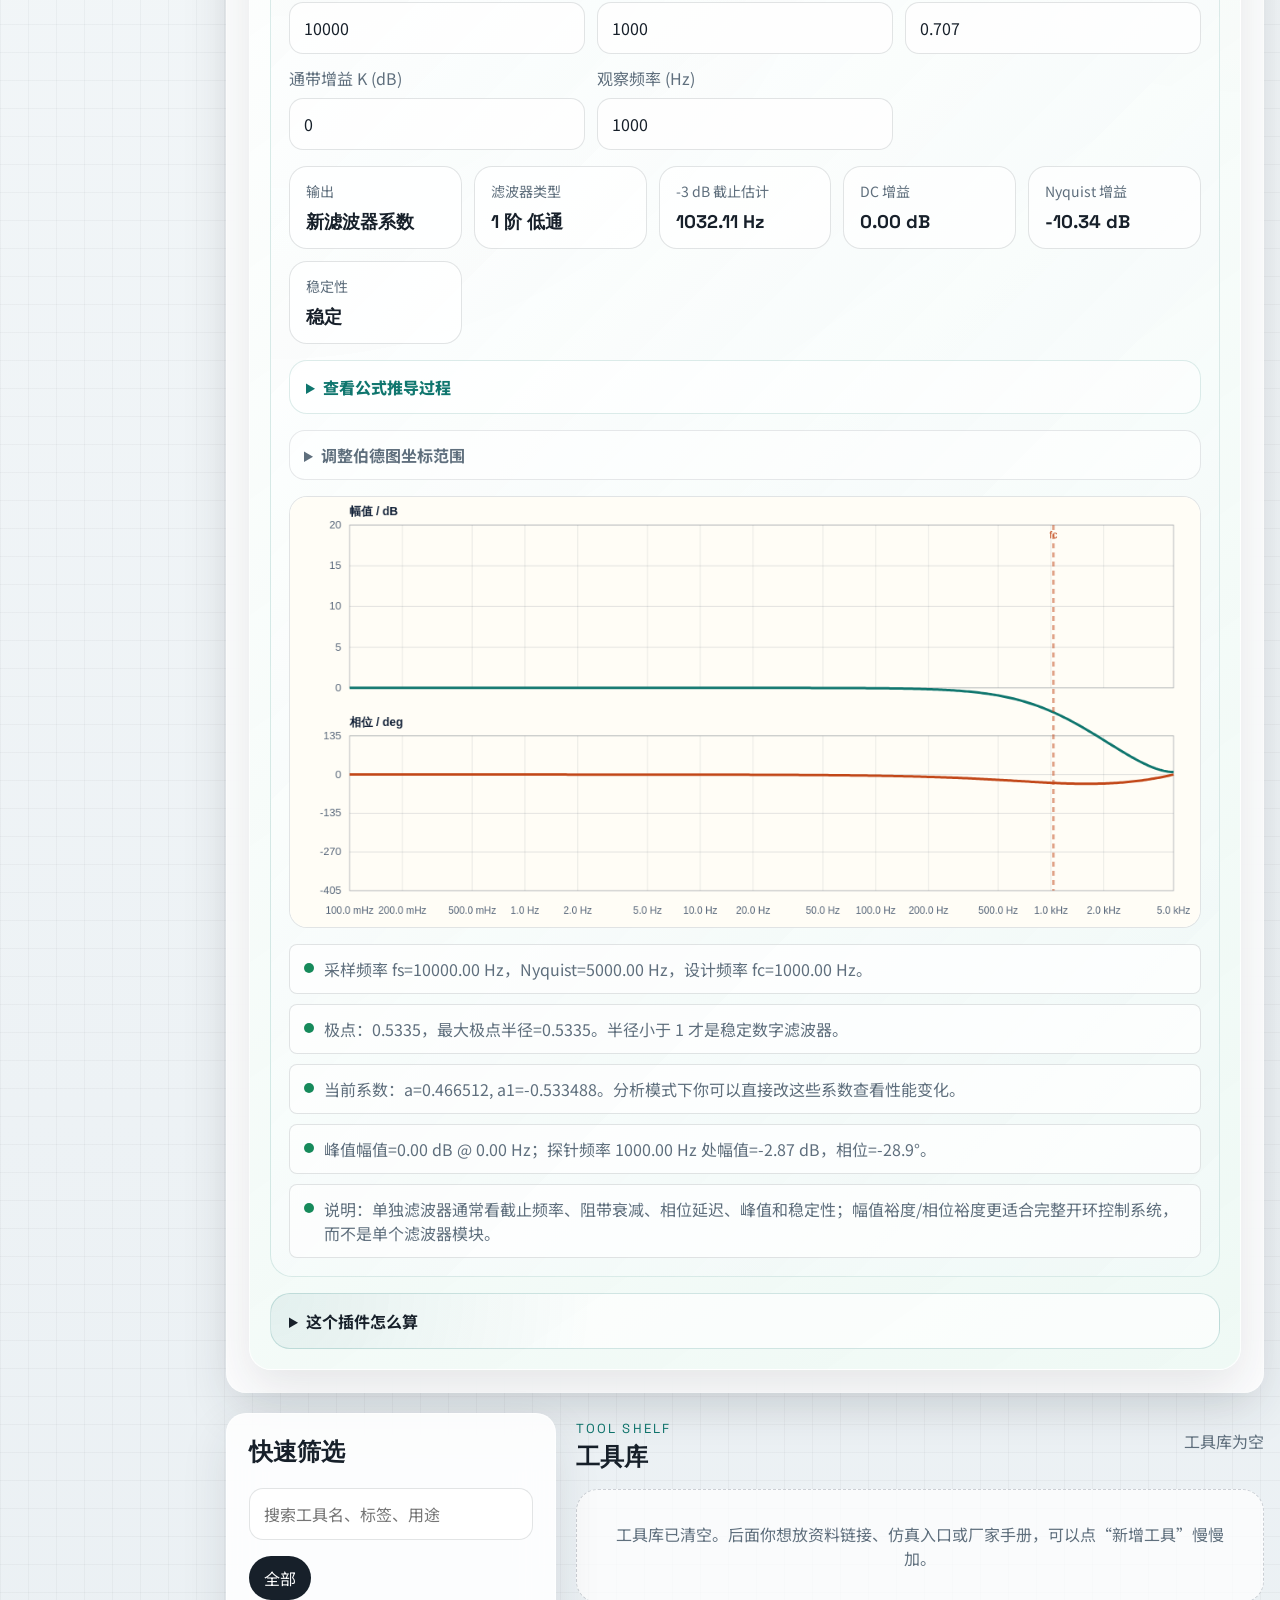
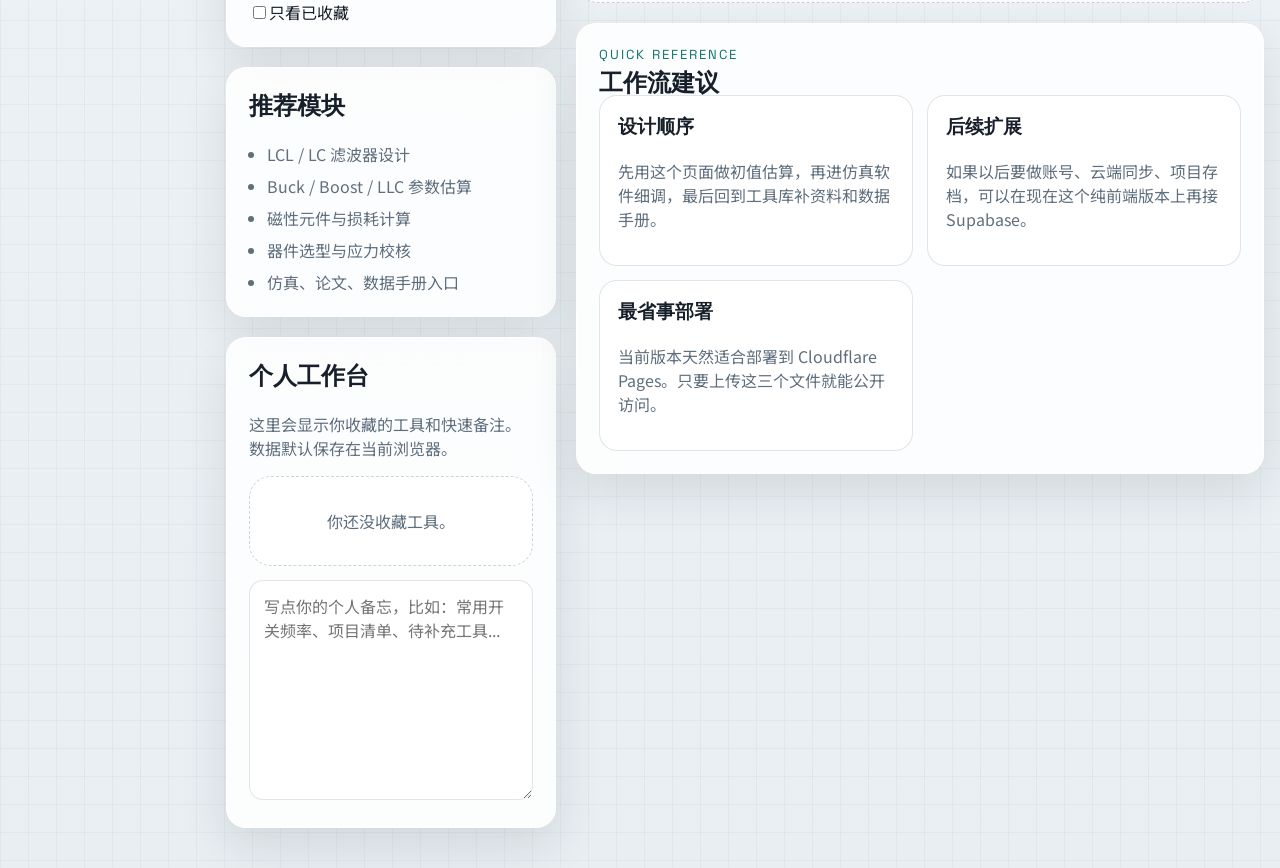
==== commit b3d5b3eb: "Use standard a1 for first order filters" ====
--- a/index.html
+++ b/index.html
@@ -175,7 +175,7 @@
                   <label><span id="filter-analyze-b0-label">b0</span><input id="filter-analyze-b0" type="number" value="0.06745228" step="0.000001"></label>
                   <label id="filter-analyze-b1-wrap"><span id="filter-analyze-b1-label">b1</span><input id="filter-analyze-b1" type="number" value="0.13490457" step="0.000001"></label>
                   <label class="analyze-second-order-coeff">b2<input id="filter-analyze-b2" type="number" value="0.06745228" step="0.000001"></label>
-                  <label><span id="filter-analyze-a1-label">a1 / 反馈项</span><input id="filter-analyze-a1" type="number" value="-1.14292982" step="0.000001"></label>
+                  <label><span id="filter-analyze-a1-label">a1</span><input id="filter-analyze-a1" type="number" value="-1.14292982" step="0.000001"></label>
                   <label class="analyze-second-order-coeff">a2<input id="filter-analyze-a2" type="number" value="0.41273895" step="0.000001"></label>
                 </div>
               </div>
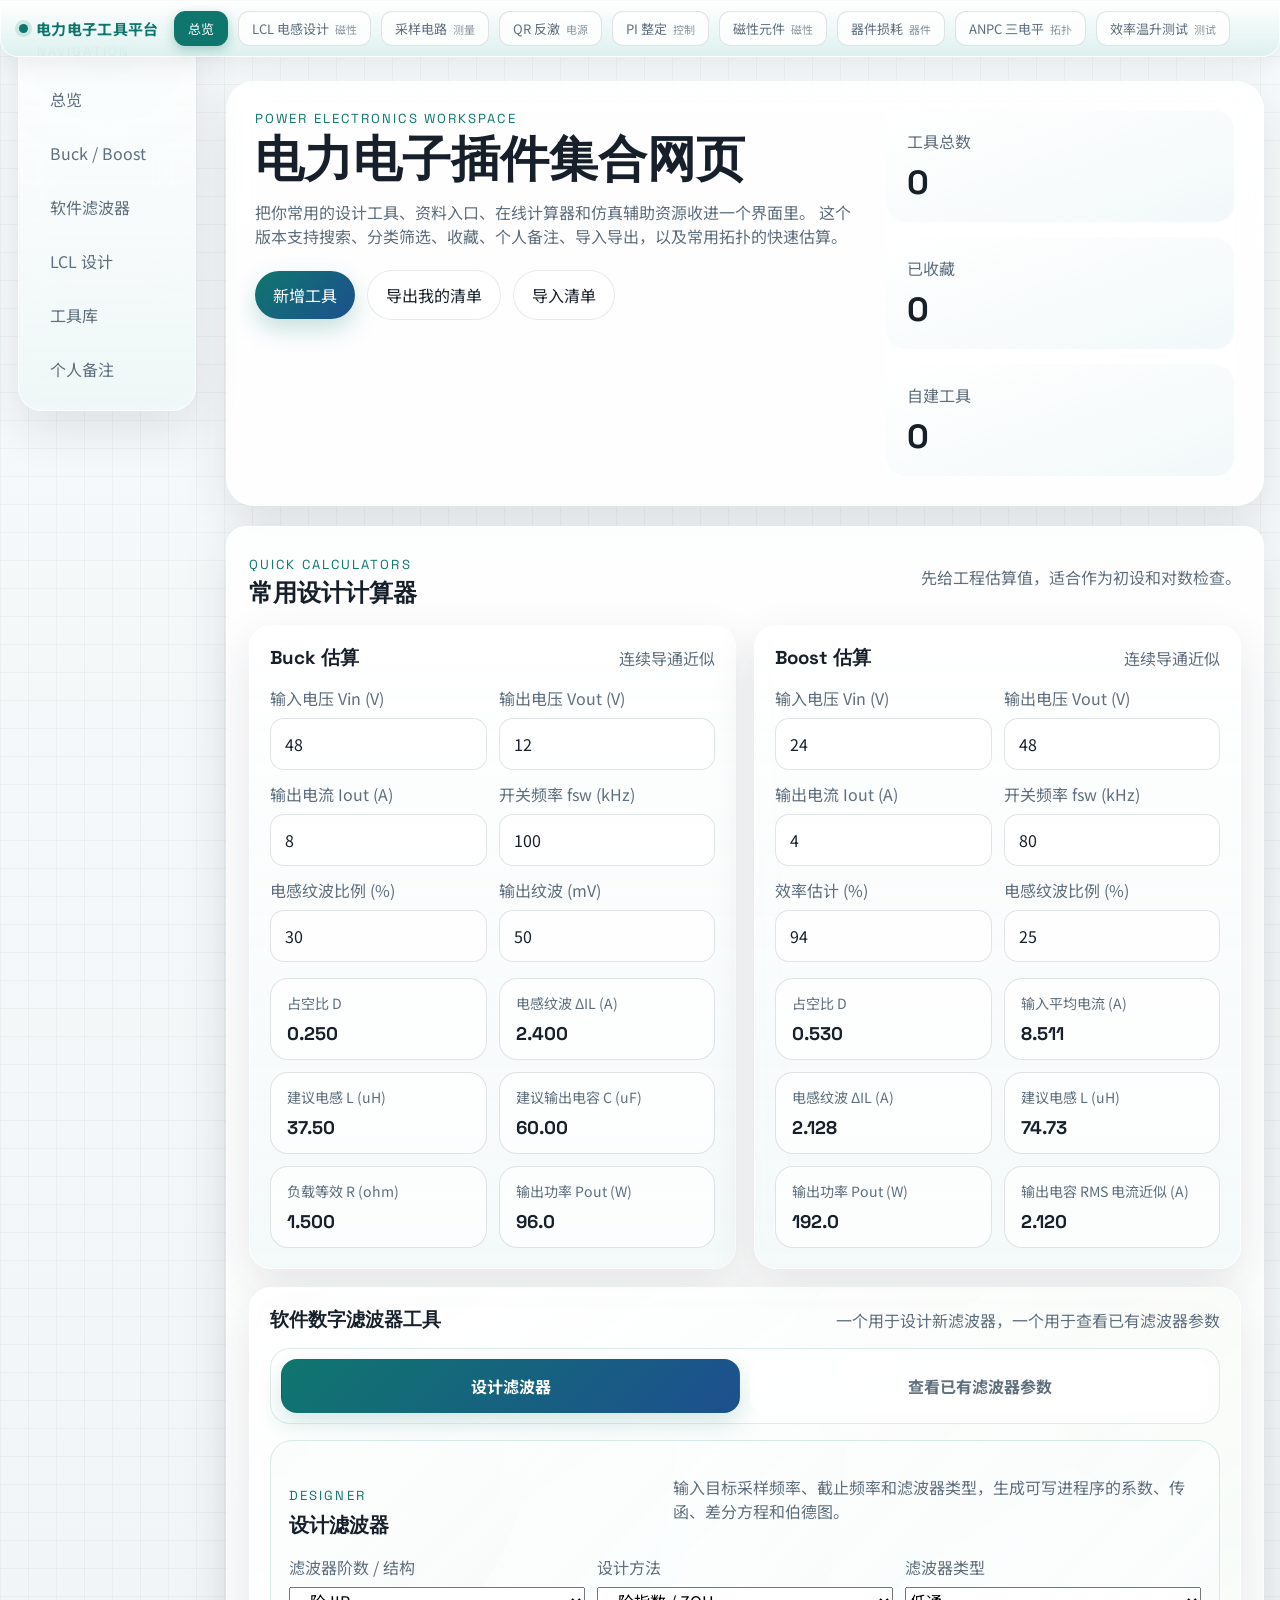
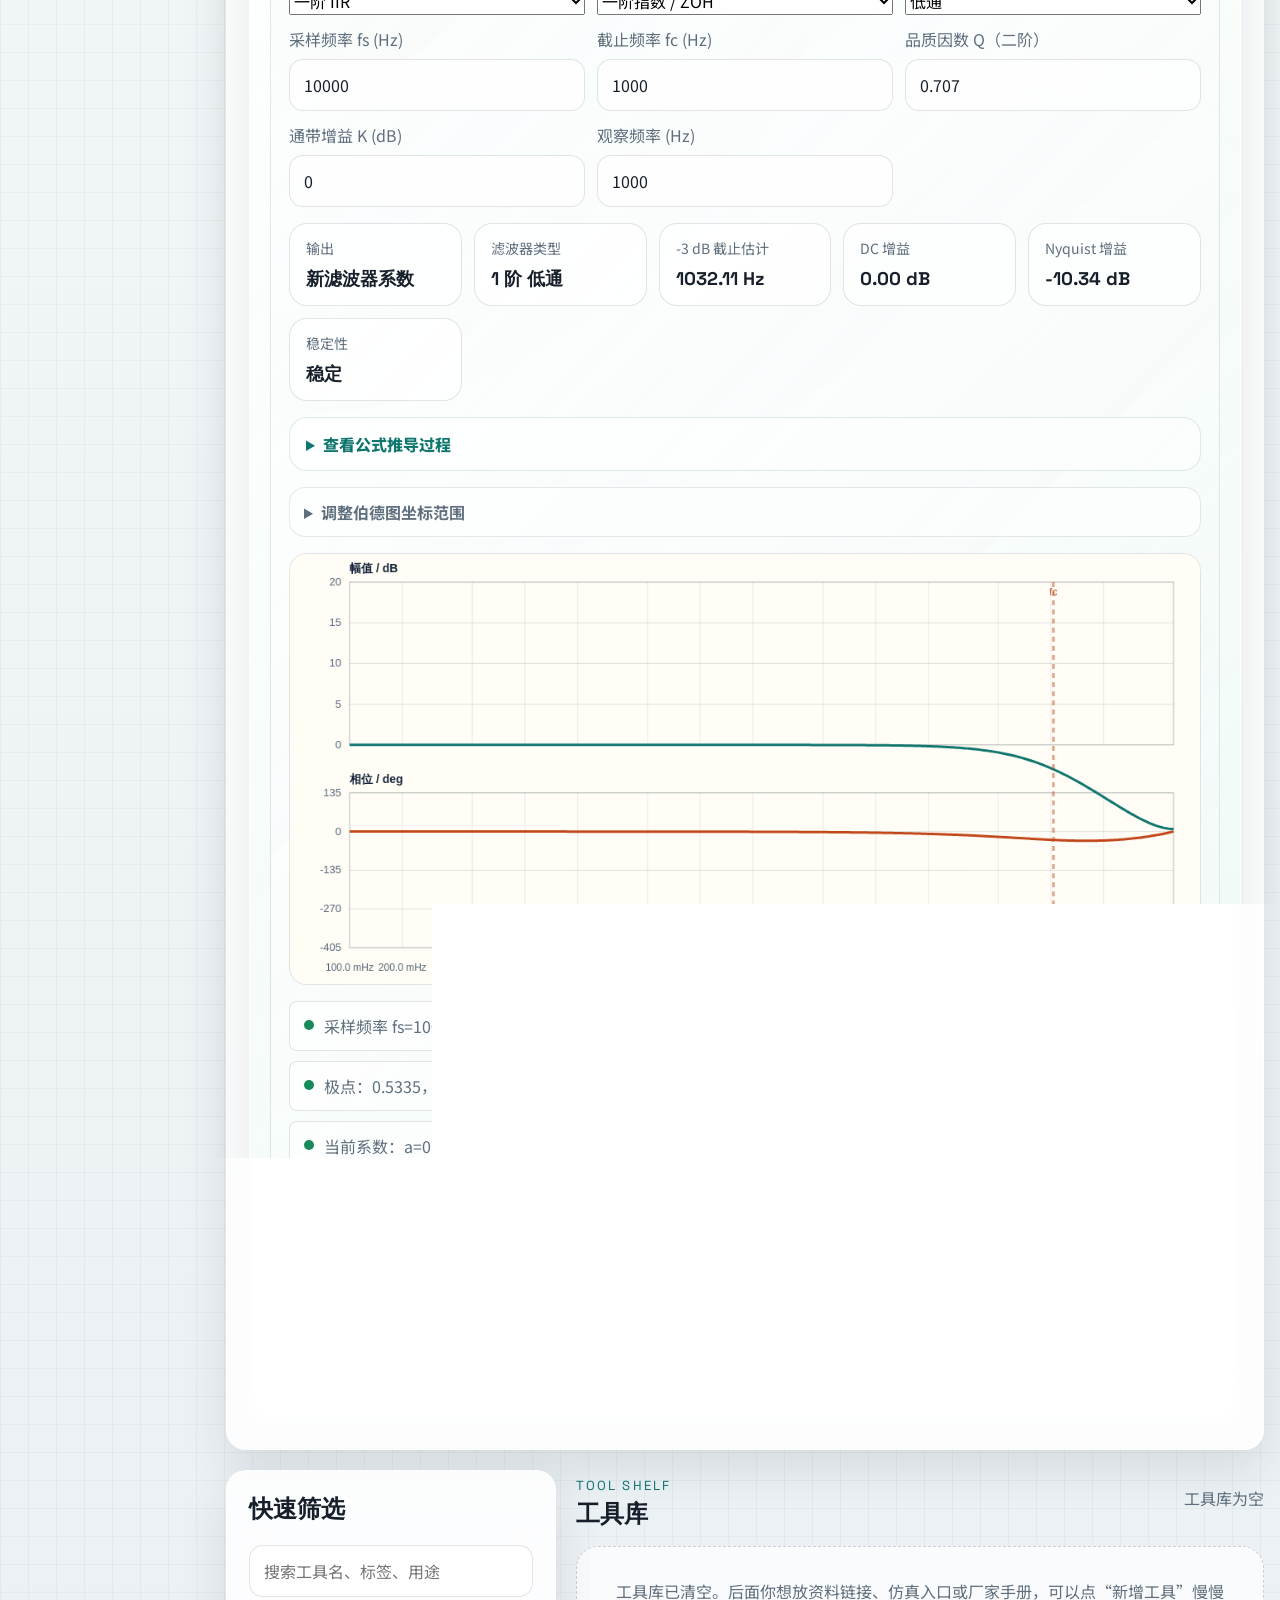
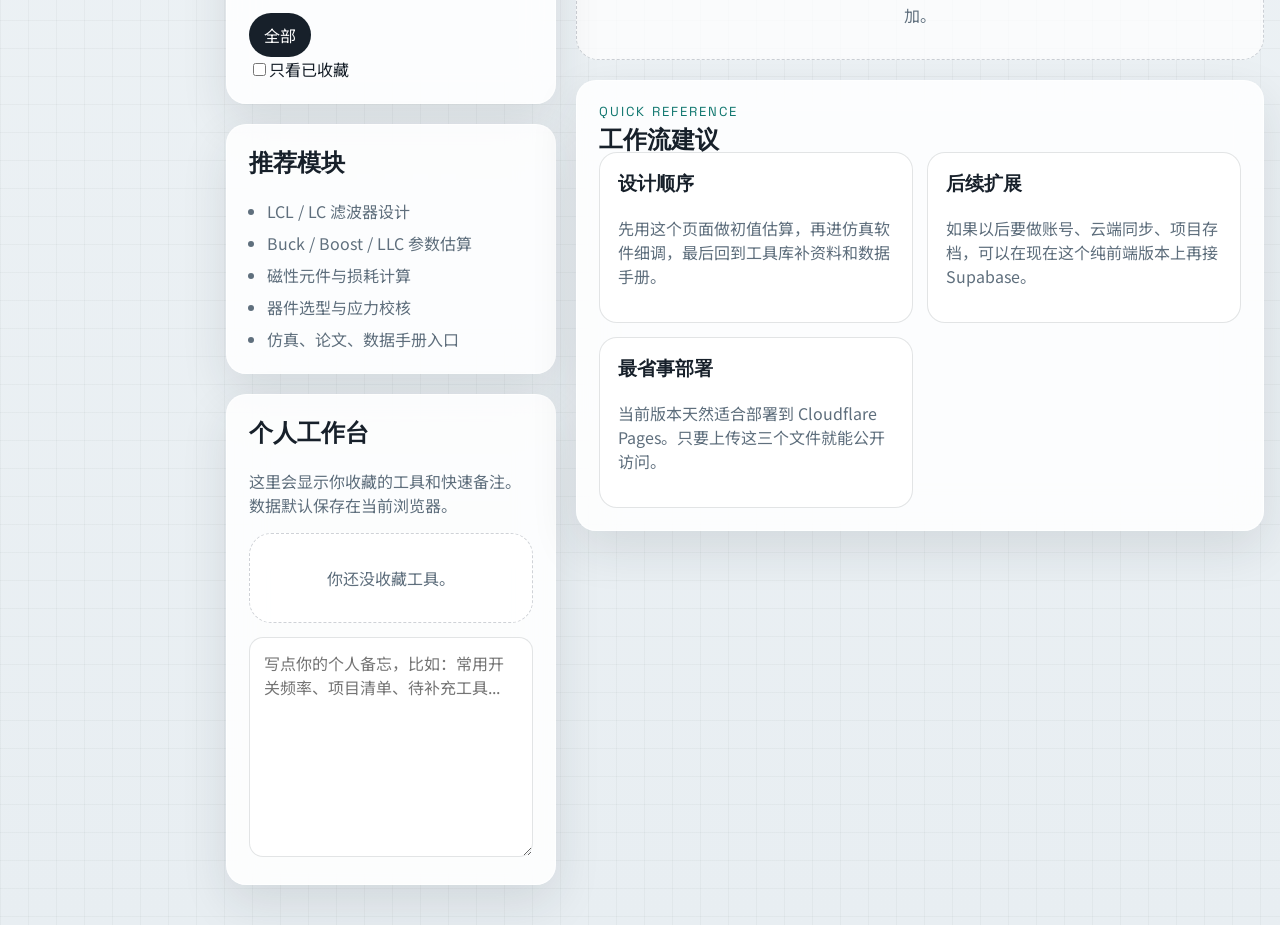
==== commit 10c9e0ef: "新增统一门户：8个工具内嵌入口，原计算器保留" ====
--- a/index.html
+++ b/index.html
@@ -9,8 +9,50 @@
   <link rel="preconnect" href="https://fonts.gstatic.com" crossorigin>
   <link href="https://fonts.googleapis.com/css2?family=Space+Grotesk:wght@400;500;700&family=Noto+Sans+SC:wght@400;500;700&display=swap" rel="stylesheet">
   <link rel="stylesheet" href="./styles.css">
+  <style>
+    /* ===== 统一门户工具条（新增，不改动原有页面结构） ===== */
+    #hub-bar{position:sticky;top:0;z-index:60;display:flex;align-items:center;gap:10px;
+      flex-wrap:wrap;padding:10px 18px;margin:0 0 4px;
+      background:linear-gradient(180deg,rgba(255,255,255,.96),rgba(217,240,237,.9));
+      border:1px solid rgba(255,255,255,.72);border-radius:0 0 18px 18px;
+      box-shadow:0 8px 24px rgba(23,32,42,.08);backdrop-filter:blur(16px)}
+    #hub-bar .hub-brand{display:flex;align-items:center;gap:8px;font-weight:700;color:var(--accent);
+      font-size:15px;letter-spacing:.3px;margin-right:6px;white-space:nowrap}
+    #hub-bar .hub-brand .hub-dot{width:9px;height:9px;border-radius:50%;background:var(--accent);
+      box-shadow:0 0 0 4px rgba(15,118,110,.14)}
+    .hub-btn{display:inline-flex;align-items:center;gap:6px;padding:7px 13px;border-radius:11px;
+      border:1px solid var(--line);background:rgba(255,255,255,.85);color:var(--muted);
+      font-size:13px;cursor:pointer;transition:.18s;white-space:nowrap}
+    .hub-btn:hover{color:var(--ink);border-color:var(--accent);transform:translateY(-1px)}
+    .hub-btn.active{background:var(--accent);color:#fff;border-color:var(--accent);
+      box-shadow:0 4px 12px rgba(15,118,110,.3)}
+    .hub-btn .hub-tag{font-size:11px;opacity:.72}
+    #hub-frame-wrap{display:none;position:relative;width:min(1500px,calc(100% - 32px));
+      margin:12px auto 32px;height:calc(100vh - 92px);min-height:560px;
+      border-radius:18px;overflow:hidden;border:1px solid var(--line);
+      background:#fff;box-shadow:var(--shadow)}
+    #hub-frame-wrap.open{display:block}
+    #hub-frame{width:100%;height:100%;border:0;display:block;background:#fff}
+    body.hub-mode .page-shell{display:none}
+    @media(max-width:900px){#hub-bar{gap:7px;padding:9px 12px}.hub-btn{font-size:12px;padding:6px 10px}}
+  </style>
 </head>
 <body>
+  <!-- ===== 统一门户工具条：点击在下方 iframe 内嵌打开对应工具 ===== -->
+  <header id="hub-bar">
+    <div class="hub-brand"><span class="hub-dot"></span>电力电子工具平台</div>
+    <button class="hub-btn active" type="button" data-app="" data-label="总览">总览</button>
+    <button class="hub-btn" type="button" data-app="apps/lcl/index.html" data-label="LCL 电感设计">LCL 电感设计<span class="hub-tag">磁性</span></button>
+    <button class="hub-btn" type="button" data-app="apps/sampling/index.html" data-label="采样电路计算">采样电路<span class="hub-tag">测量</span></button>
+    <button class="hub-btn" type="button" data-app="apps/qr/index.html" data-label="QR 反激频率">QR 反激<span class="hub-tag">电源</span></button>
+    <button class="hub-btn" type="button" data-app="apps/pi/index.html" data-label="PI 整定">PI 整定<span class="hub-tag">控制</span></button>
+    <button class="hub-btn" type="button" data-app="apps/magnetics/index.html" data-label="磁性元件设计">磁性元件<span class="hub-tag">磁性</span></button>
+    <button class="hub-btn" type="button" data-app="apps/device-loss/index.html" data-label="器件损耗结温">器件损耗<span class="hub-tag">器件</span></button>
+    <button class="hub-btn" type="button" data-app="apps/anpc/index.html" data-label="ANPC 三电平评估">ANPC 三电平<span class="hub-tag">拓扑</span></button>
+    <button class="hub-btn" type="button" data-app="apps/efficiency/index.html" data-label="效率温升测试分析">效率温升测试<span class="hub-tag">测试</span></button>
+  </header>
+  <div id="hub-frame-wrap"><iframe id="hub-frame" title="工具内嵌窗口"></iframe></div>
+
   <div class="page-shell">
     <nav class="side-nav" aria-label="页面导航">
       <p class="eyebrow">Navigation</p>
@@ -357,6 +399,42 @@
   </template>
 
   <script src="./app.js"></script>
+  <script>
+    // ===== 统一门户切换逻辑（独立，不影响 app.js） =====
+    (function(){
+      var bar=document.getElementById('hub-bar');
+      var wrap=document.getElementById('hub-frame-wrap');
+      var frame=document.getElementById('hub-frame');
+      var btns=bar.querySelectorAll('.hub-btn');
+      function activate(b){
+        btns.forEach(function(x){x.classList.remove('active');});
+        b.classList.add('active');
+        var app=b.getAttribute('data-app');
+        if(!app){
+          // 总览：关闭 iframe，恢复原页面
+          wrap.classList.remove('open');
+          document.body.classList.remove('hub-mode');
+          frame.src='about:blank';
+          window.scrollTo(0,0);
+        }else{
+          // 工具：内嵌打开
+          frame.src=app;
+          wrap.classList.add('open');
+          document.body.classList.add('hub-mode');
+          window.scrollTo(0,0);
+        }
+      }
+      btns.forEach(function(b){b.addEventListener('click',function(){activate(b);});});
+      // 支持 ?app=apps/anpc/index.html 直接进入某工具（便于分享/验证）
+      var m=location.search.match(/[?&]app=([^&]+)/);
+      if(m){
+        var target=decodeURIComponent(m[1]);
+        var hit=null;
+        btns.forEach(function(b){if(b.getAttribute('data-app')===target) hit=b;});
+        if(hit) activate(hit);
+      }
+    })();
+  </script>
 </body>
 </html>
 
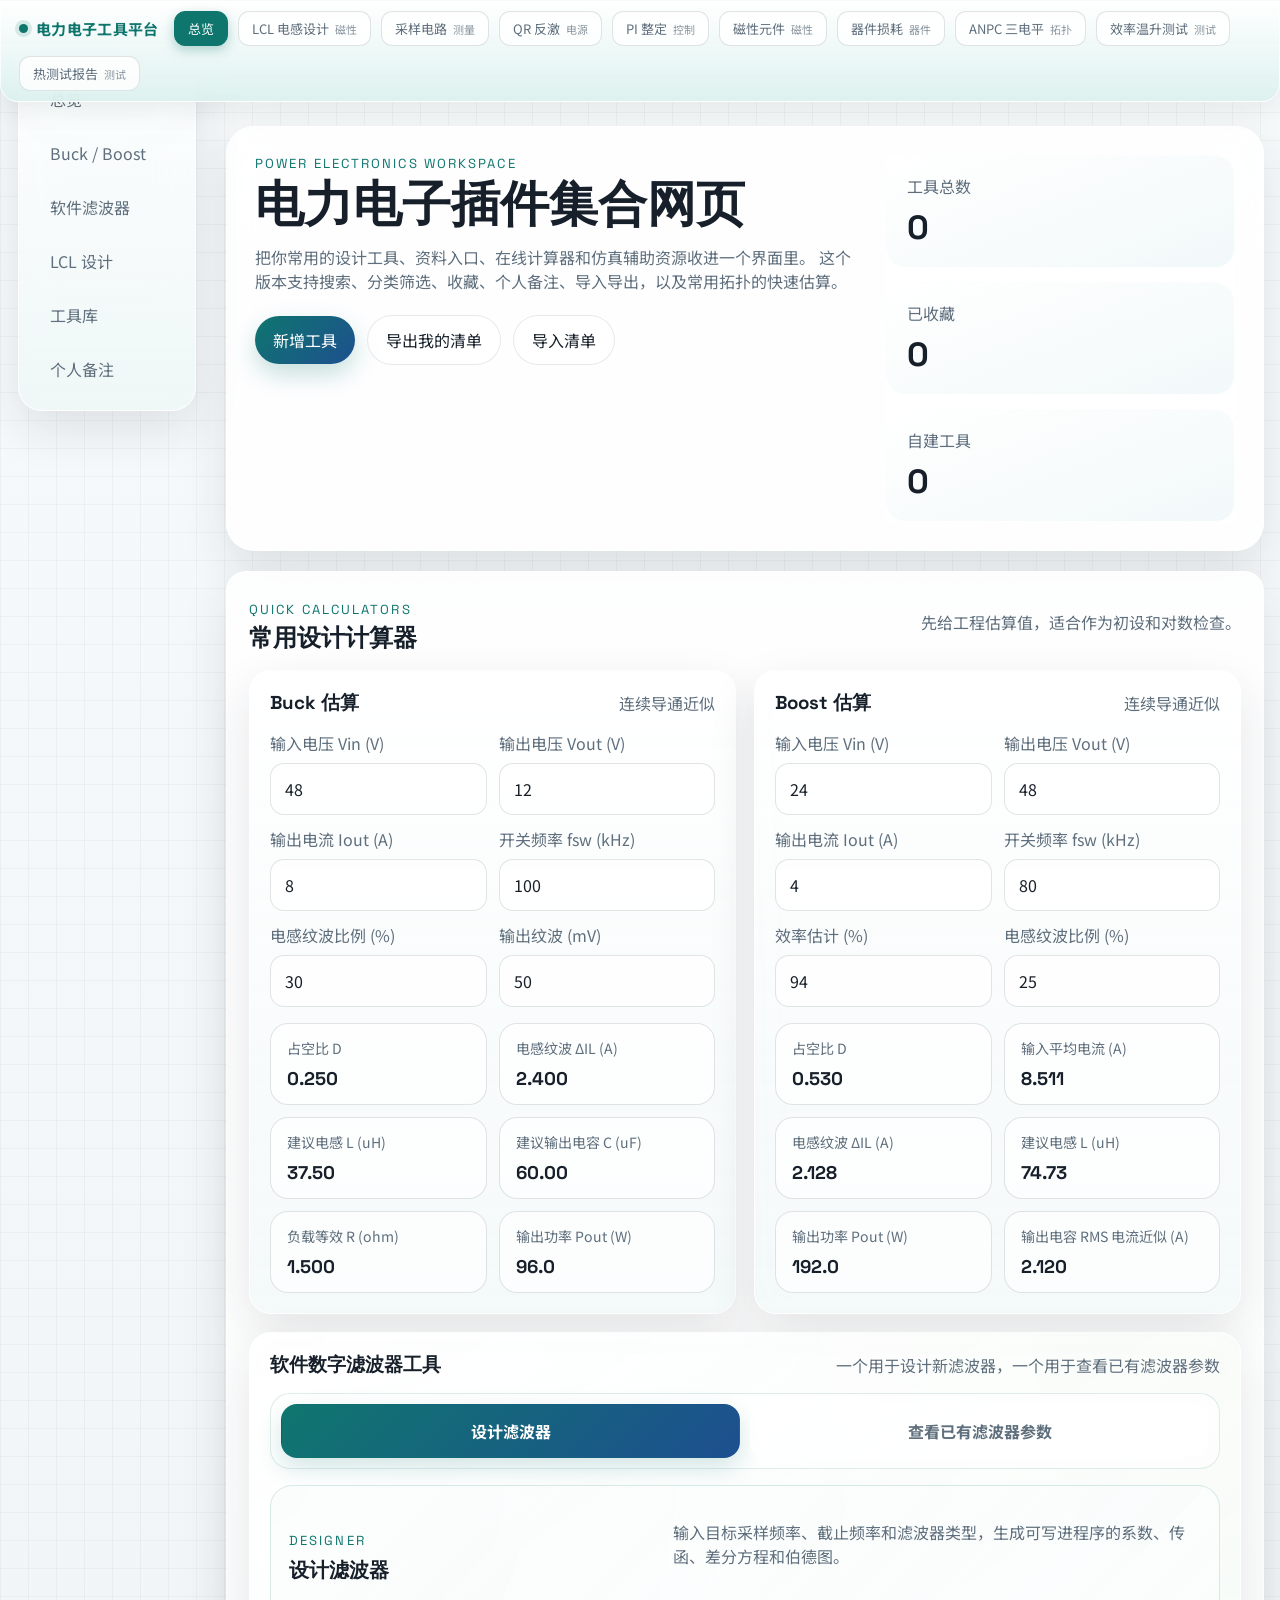
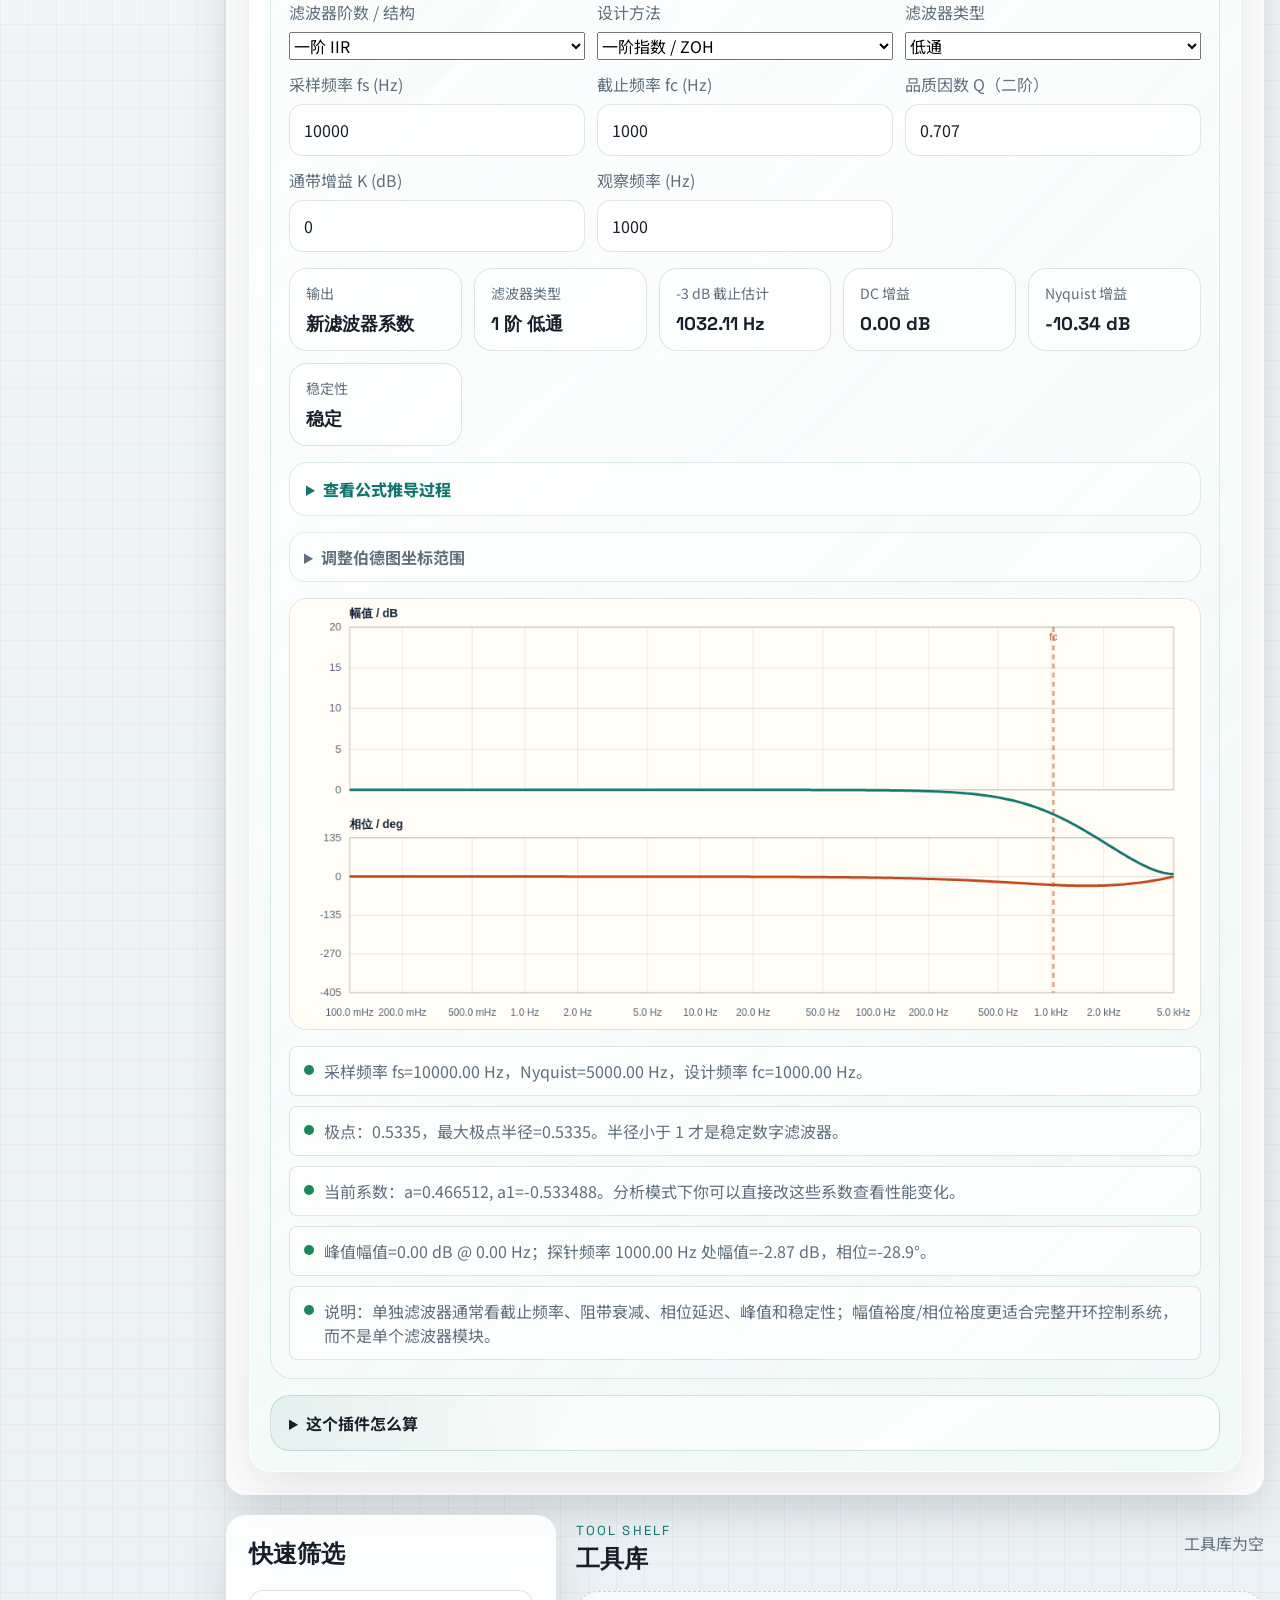
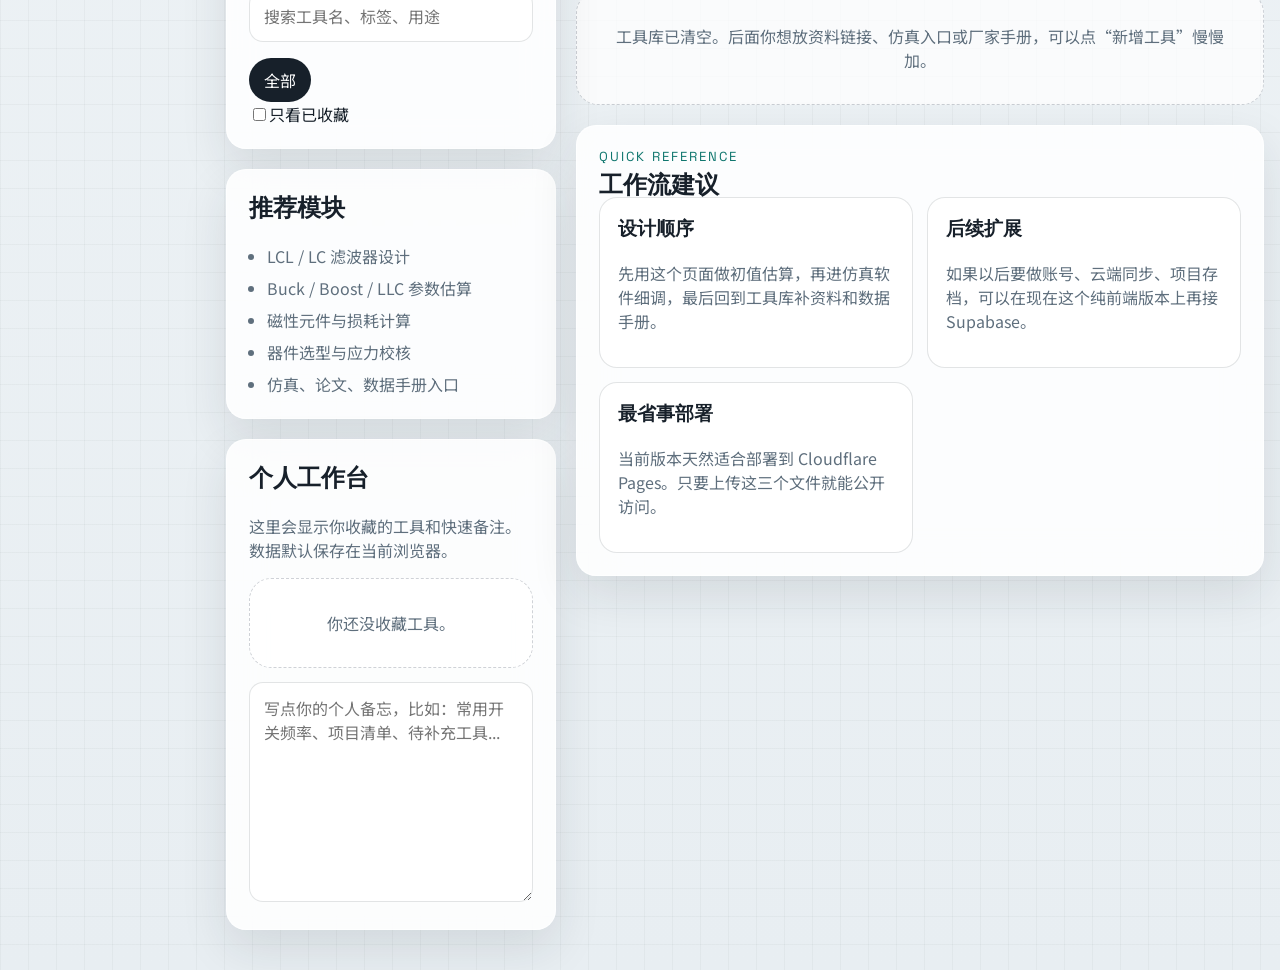
==== commit 05d65475: "feat: 新增PCS热测试报告自动生成工具并接入统一门户" ====
--- a/index.html
+++ b/index.html
@@ -50,6 +50,7 @@
     <button class="hub-btn" type="button" data-app="apps/device-loss/index.html" data-label="器件损耗结温">器件损耗<span class="hub-tag">器件</span></button>
     <button class="hub-btn" type="button" data-app="apps/anpc/index.html" data-label="ANPC 三电平评估">ANPC 三电平<span class="hub-tag">拓扑</span></button>
     <button class="hub-btn" type="button" data-app="apps/efficiency/index.html" data-label="效率温升测试分析">效率温升测试<span class="hub-tag">测试</span></button>
+    <button class="hub-btn" type="button" data-app="apps/thermal-report/index.html" data-label="热测试报告自动生成">热测试报告<span class="hub-tag">测试</span></button>
   </header>
   <div id="hub-frame-wrap"><iframe id="hub-frame" title="工具内嵌窗口"></iframe></div>
 
